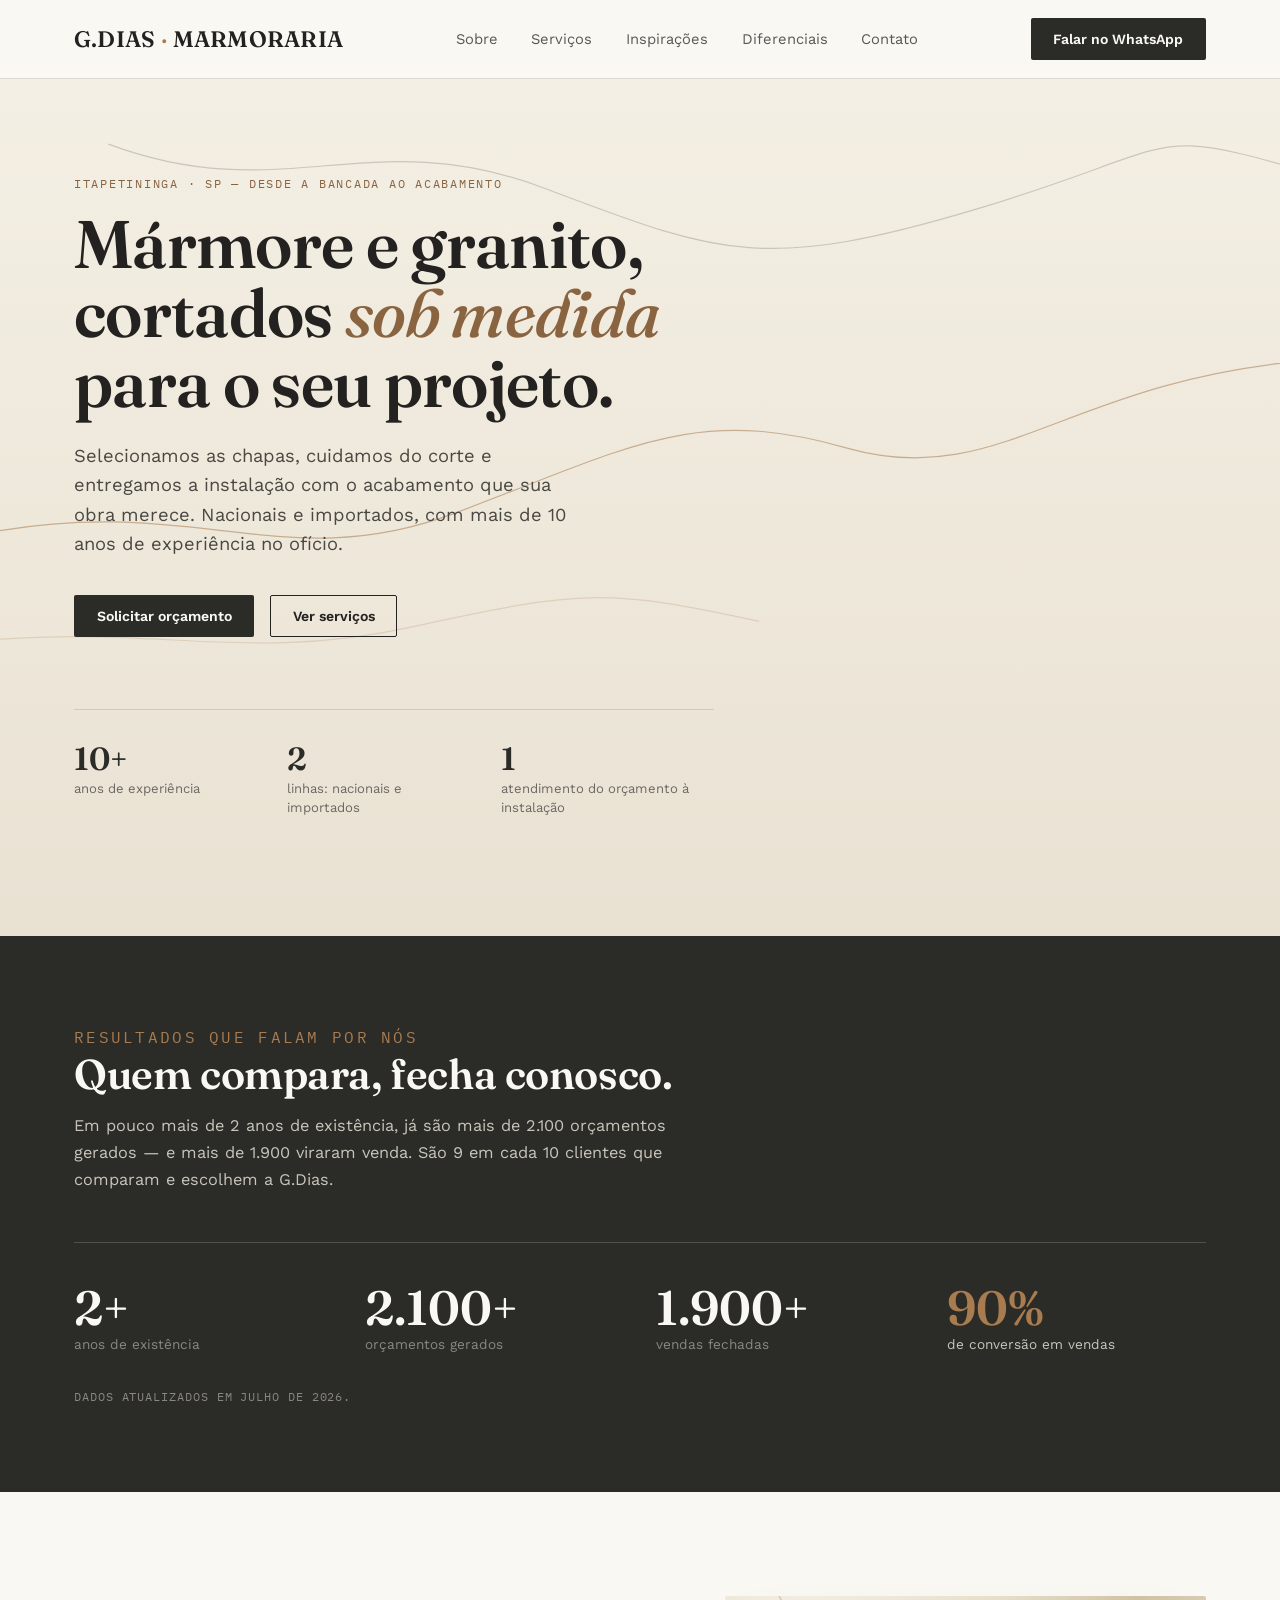
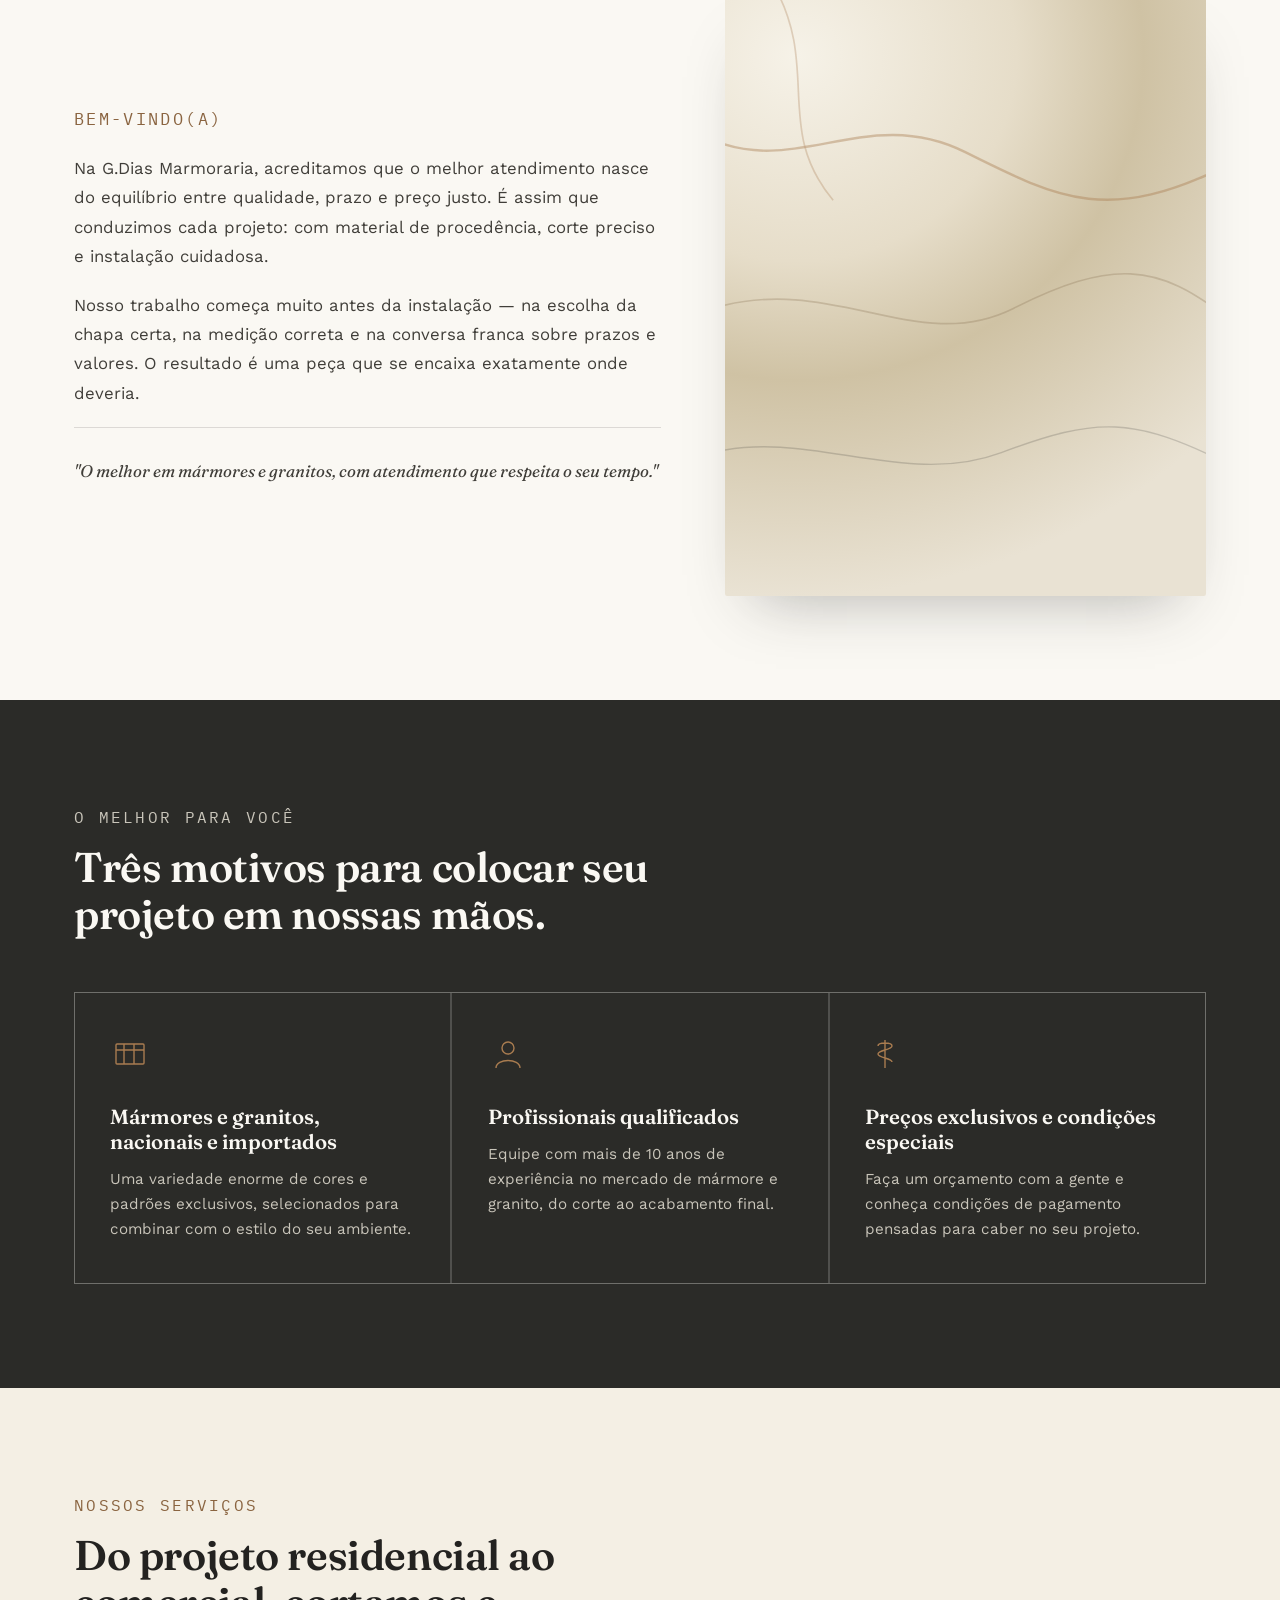
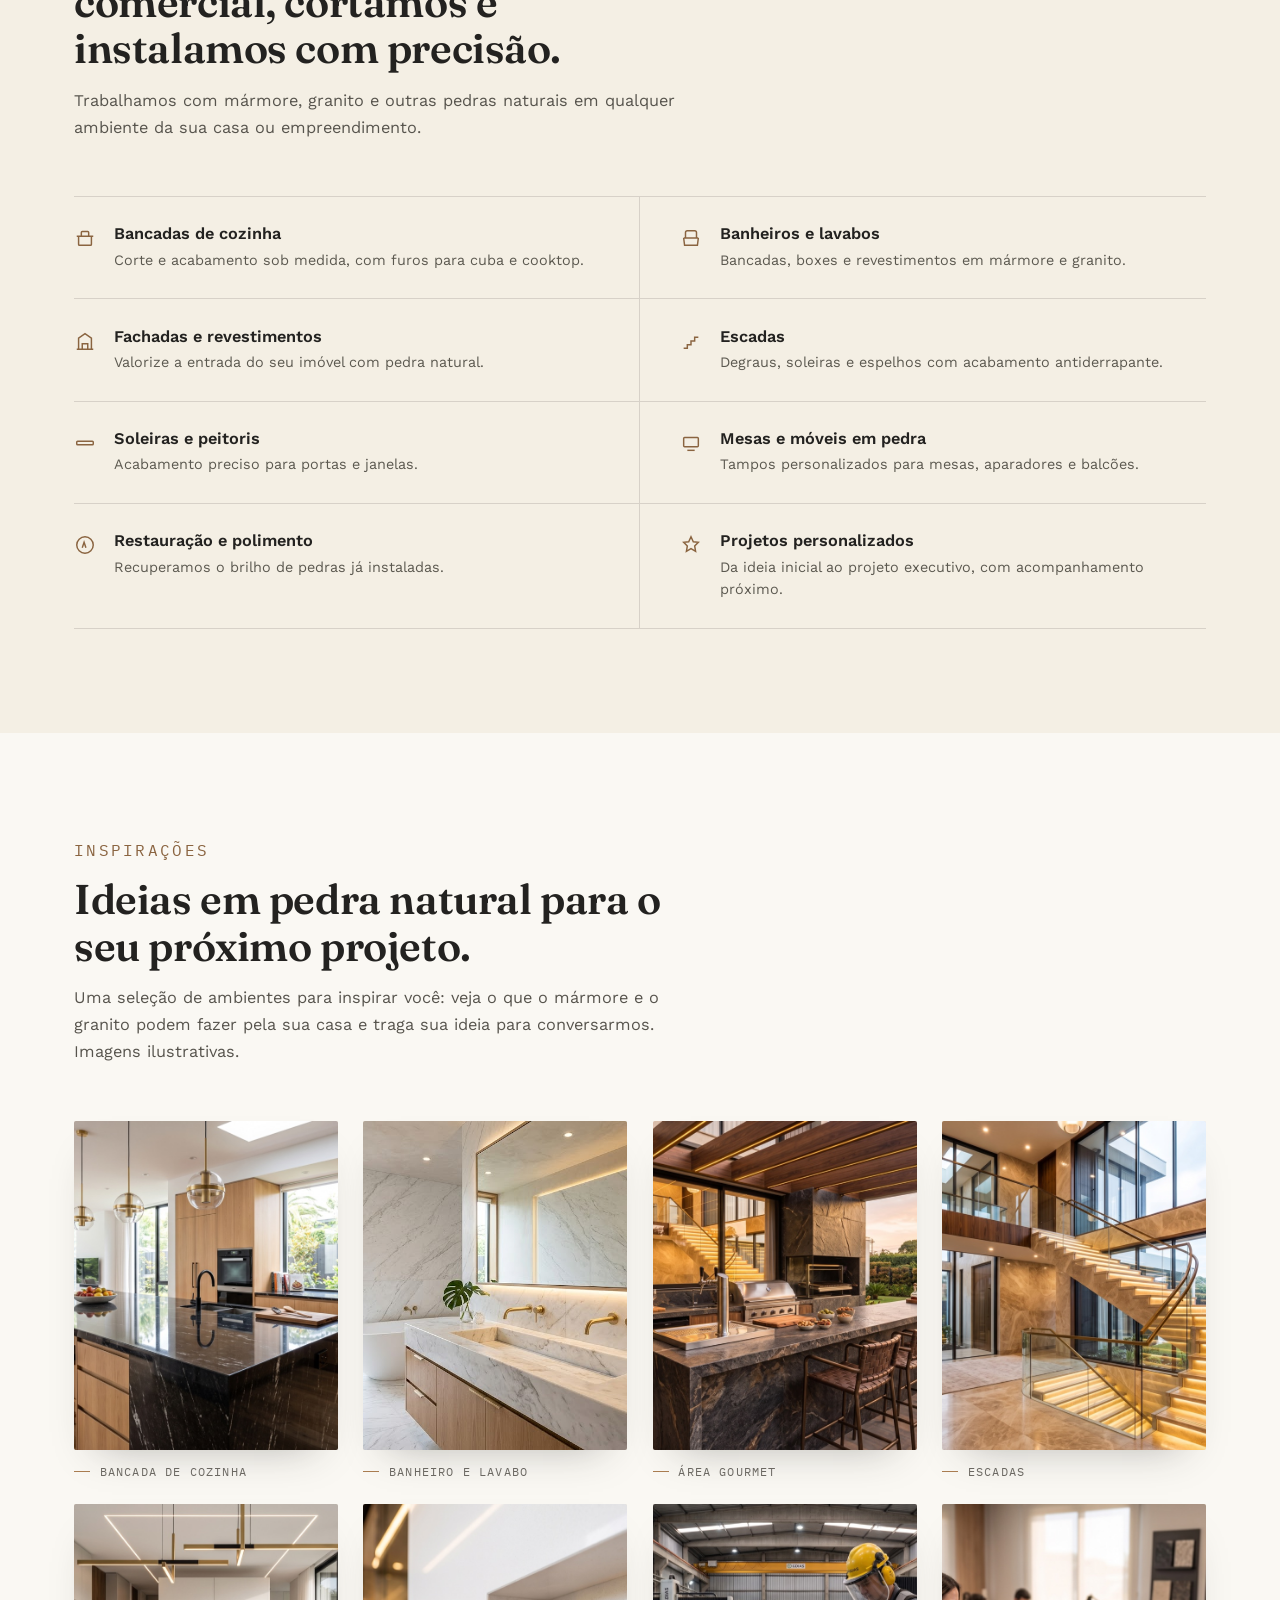
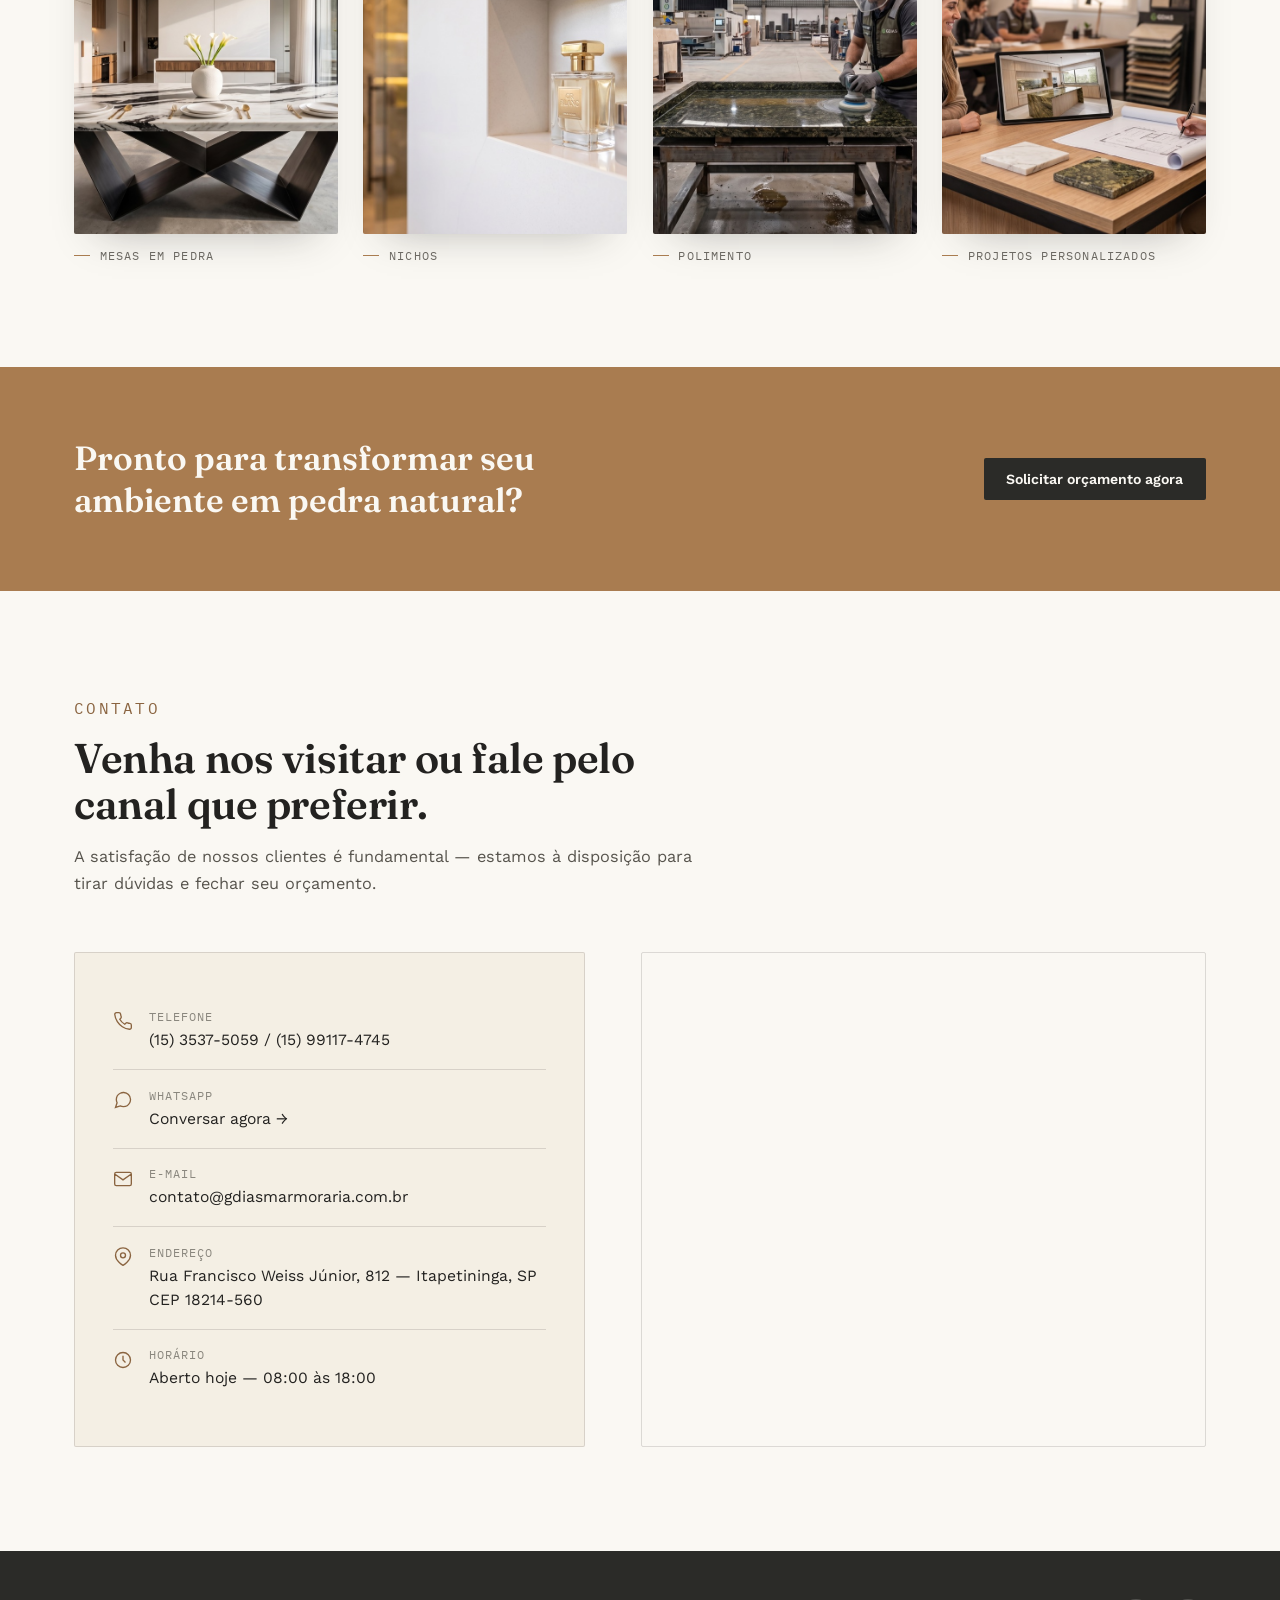
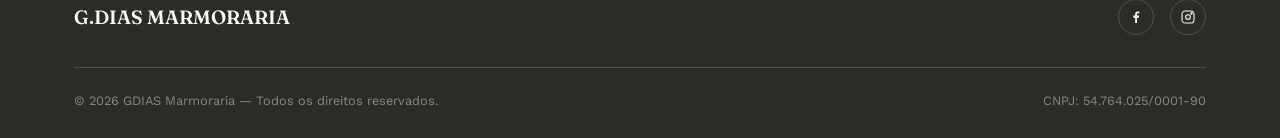
==== public/index.html @ 47d2a45a "Move site para public/ e ajusta wrangler.jsonc para Cloudflare Co-Authored-By: Claude Sonnet 5.5 <no" ====
<!DOCTYPE html>
<html lang="pt-BR">
<head>
<meta charset="UTF-8">
<meta name="viewport" content="width=device-width, initial-scale=1.0">
<title>G.Dias Marmoraria — Mármores e Granitos em Itapetininga</title>
<meta name="description" content="G.Dias Marmoraria: mármores e granitos nacionais e importados, cortados e instalados por profissionais com mais de 10 anos de experiência em Itapetininga - SP.">
<link rel="preconnect" href="https://fonts.googleapis.com">
<link rel="preconnect" href="https://fonts.gstatic.com" crossorigin>
<link href="https://fonts.googleapis.com/css2?family=Fraunces:opsz,wght@9..144,400;9..144,500;9..144,600;9..144,700&family=Work+Sans:wght@400;500;600&family=IBM+Plex+Mono:wght@400;500&display=swap" rel="stylesheet">
<link rel="stylesheet" href="css/styles.css">
</head>
<body>

<header>
  <div class="wrap nav">
    <a class="logo" href="#topo">G.DIAS <span class="dot">·</span> MARMORARIA</a>
    <nav class="links">
      <a href="#sobre">Sobre</a>
      <a href="#servicos">Serviços</a>
      <a href="#inspiracoes">Inspirações</a>
      <a href="#diferenciais">Diferenciais</a>
      <a href="#contato">Contato</a>
    </nav>
    <a class="btn btn-primary" href="https://wa.me/5515991174745" target="_blank" rel="noopener">Falar no WhatsApp</a>
  </div>
</header>

<section class="hero" id="topo">
  <svg class="veins" viewBox="0 0 1180 560" preserveAspectRatio="none" aria-hidden="true">
    <path d="M -20 420 C 180 380, 260 460, 420 400 S 640 300, 780 340 S 980 280, 1200 260"/>
    <path d="M 100 60 C 260 120, 340 40, 500 100 S 700 180, 900 120 S 1050 40, 1220 90"/>
    <path d="M -40 520 C 140 500, 220 540, 380 505 S 560 470, 700 500"/>
  </svg>
  <div class="wrap">
    <p class="eyebrow">Itapetininga · SP — desde a bancada ao acabamento</p>
    <h1>Mármore e granito, cortados <em>sob medida</em> para o seu projeto.</h1>
    <p class="lead">Selecionamos as chapas, cuidamos do corte e entregamos a instalação com o acabamento que sua obra merece. Nacionais e importados, com mais de 10 anos de experiência no ofício.</p>
    <div class="hero-actions">
      <a class="btn btn-primary" href="https://wa.me/5515991174745" target="_blank" rel="noopener">Solicitar orçamento</a>
      <a class="btn btn-ghost" href="#servicos">Ver serviços</a>
    </div>
    <div class="hero-stats">
      <div class="stat"><b>10+</b><span>anos de experiência</span></div>
      <div class="stat"><b>2</b><span>linhas: nacionais e importados</span></div>
      <div class="stat"><b>1</b><span>atendimento do orçamento à instalação</span></div>
    </div>
  </div>
</section>

<section class="results" id="resultados">
  <div class="wrap">
    <div class="results-head">
      <p class="eyebrow">Resultados que falam por nós</p>
      <h2>Quem compara, fecha conosco.</h2>
      <p>Em pouco mais de 2 anos de existência, já são mais de 2.100 orçamentos gerados — e mais de 1.900 viraram venda. São 9 em cada 10 clientes que comparam e escolhem a G.Dias.</p>
    </div>
    <div class="results-grid">
      <div class="result"><b>2+</b><span>anos de existência</span></div>
      <div class="result"><b>2.100+</b><span>orçamentos gerados</span></div>
      <div class="result"><b>1.900+</b><span>vendas fechadas</span></div>
      <div class="result highlight"><b>90%</b><span>de conversão em vendas</span></div>
    </div>
    <p class="results-note">Dados atualizados em julho de 2026.</p>
  </div>
</section>

<section class="about" id="sobre">
  <div class="wrap about-grid">
    <div class="about-copy">
      <p class="eyebrow" style="color:var(--bronze-dark)">Bem-vindo(a)</p>
      <p>Na G.Dias Marmoraria, acreditamos que o melhor atendimento nasce do equilíbrio entre qualidade, prazo e preço justo. É assim que conduzimos cada projeto: com material de procedência, corte preciso e instalação cuidadosa.</p>
      <p>Nosso trabalho começa muito antes da instalação — na escolha da chapa certa, na medição correta e na conversa franca sobre prazos e valores. O resultado é uma peça que se encaixa exatamente onde deveria.</p>
      <p class="signature-line">"O melhor em mármores e granitos, com atendimento que respeita o seu tempo."</p>
    </div>
    <div class="slab">
      <svg viewBox="0 0 400 500" preserveAspectRatio="xMidYMid slice" aria-hidden="true">
        <path d="M -10 120 C 60 150, 120 90, 200 130 S 320 190, 420 140" fill="none" stroke="#a97c50" stroke-width="2" opacity="0.55"/>
        <path d="M -10 260 C 90 230, 160 300, 240 260 S 360 220, 420 270" fill="none" stroke="#8a7355" stroke-width="1.4" opacity="0.4"/>
        <path d="M -10 380 C 70 360, 150 410, 230 380 S 340 350, 420 390" fill="none" stroke="#2b2b28" stroke-width="1.2" opacity="0.25"/>
        <path d="M 40 -10 C 80 60, 40 110, 90 170" fill="none" stroke="#a97c50" stroke-width="1.4" opacity="0.4"/>
      </svg>
    </div>
  </div>
</section>

<section class="features" id="diferenciais">
  <div class="wrap">
    <div class="section-head">
      <p class="eyebrow">O melhor para você</p>
      <h2>Três motivos para colocar seu projeto em nossas mãos.</h2>
    </div>
  </div>
  <div class="wrap">
    <div class="feature-grid">
      <div class="feature">
        <svg class="icon" viewBox="0 0 40 40" fill="none" stroke="currentColor" stroke-width="1.4"><rect x="6" y="10" width="28" height="20" rx="1"/><path d="M6 16 L34 16 M14 10 L14 30 M24 10 L24 30"/></svg>
        <h3>Mármores e granitos, nacionais e importados</h3>
        <p>Uma variedade enorme de cores e padrões exclusivos, selecionados para combinar com o estilo do seu ambiente.</p>
      </div>
      <div class="feature">
        <svg class="icon" viewBox="0 0 40 40" fill="none" stroke="currentColor" stroke-width="1.4"><circle cx="20" cy="14" r="6"/><path d="M8 34 C8 24 32 24 32 34"/></svg>
        <h3>Profissionais qualificados</h3>
        <p>Equipe com mais de 10 anos de experiência no mercado de mármore e granito, do corte ao acabamento final.</p>
      </div>
      <div class="feature">
        <svg class="icon" viewBox="0 0 40 40" fill="none" stroke="currentColor" stroke-width="1.4"><path d="M20 6 L20 34 M13 12 C13 8 27 8 27 12 C27 16 13 16 13 20 C13 24 27 24 27 28"/></svg>
        <h3>Preços exclusivos e condições especiais</h3>
        <p>Faça um orçamento com a gente e conheça condições de pagamento pensadas para caber no seu projeto.</p>
      </div>
    </div>
  </div>
</section>

<section class="services" id="servicos">
  <div class="wrap">
    <div class="section-head">
      <p class="eyebrow" style="color:var(--bronze-dark)">Nossos serviços</p>
      <h2>Do projeto residencial ao comercial, cortamos e instalamos com precisão.</h2>
      <p>Trabalhamos com mármore, granito e outras pedras naturais em qualquer ambiente da sua casa ou empreendimento.</p>
    </div>
    <div class="service-list">
      <div class="service-item">
        <svg viewBox="0 0 24 24" fill="none" stroke="currentColor" stroke-width="1.6"><path d="M3 10h18M5 10v9a1 1 0 001 1h12a1 1 0 001-1v-9M8 10V6a1 1 0 011-1h6a1 1 0 011 1v4"/></svg>
        <div><h4>Bancadas de cozinha</h4><p>Corte e acabamento sob medida, com furos para cuba e cooktop.</p></div>
      </div>
      <div class="service-item">
        <svg viewBox="0 0 24 24" fill="none" stroke="currentColor" stroke-width="1.6"><path d="M4 12h16M6 12V6a2 2 0 012-2h8a2 2 0 012 2v6M4 12l1 8h14l1-8"/></svg>
        <div><h4>Banheiros e lavabos</h4><p>Bancadas, boxes e revestimentos em mármore e granito.</p></div>
      </div>
      <div class="service-item">
        <svg viewBox="0 0 24 24" fill="none" stroke="currentColor" stroke-width="1.6"><path d="M3 21h18M5 21V9l7-5 7 5v12M9 21v-6h6v6"/></svg>
        <div><h4>Fachadas e revestimentos</h4><p>Valorize a entrada do seu imóvel com pedra natural.</p></div>
      </div>
      <div class="service-item">
        <svg viewBox="0 0 24 24" fill="none" stroke="currentColor" stroke-width="1.6"><path d="M4 20h4v-4h4v-4h4v-4h4"/></svg>
        <div><h4>Escadas</h4><p>Degraus, soleiras e espelhos com acabamento antiderrapante.</p></div>
      </div>
      <div class="service-item">
        <svg viewBox="0 0 24 24" fill="none" stroke="currentColor" stroke-width="1.6"><rect x="3" y="10" width="18" height="4" rx="1"/></svg>
        <div><h4>Soleiras e peitoris</h4><p>Acabamento preciso para portas e janelas.</p></div>
      </div>
      <div class="service-item">
        <svg viewBox="0 0 24 24" fill="none" stroke="currentColor" stroke-width="1.6"><rect x="4" y="6" width="16" height="10" rx="1"/><path d="M8 20h8"/></svg>
        <div><h4>Mesas e móveis em pedra</h4><p>Tampos personalizados para mesas, aparadores e balcões.</p></div>
      </div>
      <div class="service-item">
        <svg viewBox="0 0 24 24" fill="none" stroke="currentColor" stroke-width="1.6"><circle cx="12" cy="12" r="9"/><path d="M9 15l2-6 2 6"/></svg>
        <div><h4>Restauração e polimento</h4><p>Recuperamos o brilho de pedras já instaladas.</p></div>
      </div>
      <div class="service-item">
        <svg viewBox="0 0 24 24" fill="none" stroke="currentColor" stroke-width="1.6"><path d="M12 3l2.5 5.5L20 9l-4 4 1 6-5-3-5 3 1-6-4-4 5.5-.5z"/></svg>
        <div><h4>Projetos personalizados</h4><p>Da ideia inicial ao projeto executivo, com acompanhamento próximo.</p></div>
      </div>
    </div>
  </div>
</section>

<section class="portfolio" id="inspiracoes">
  <div class="wrap">
    <div class="section-head">
      <p class="eyebrow" style="color:var(--bronze-dark)">Inspirações</p>
      <h2>Ideias em pedra natural para o seu próximo projeto.</h2>
      <p>Uma seleção de ambientes para inspirar você: veja o que o mármore e o granito podem fazer pela sua casa e traga sua ideia para conversarmos. Imagens ilustrativas.</p>
    </div>
    <div class="portfolio-grid">
      <figure class="portfolio-item">
        <div class="frame"><img src="imgs/bancada_de_cozinha.jpg" alt="Bancada de cozinha em granito com cuba esculpida e acabamento sob medida" loading="lazy"></div>
        <figcaption>Bancada de cozinha</figcaption>
      </figure>
      <figure class="portfolio-item">
        <div class="frame"><img src="imgs/banheiro_lavabo.jpeg" alt="Bancada de banheiro e lavabo em mármore com cuba e espelho" loading="lazy"></div>
        <figcaption>Banheiro e lavabo</figcaption>
      </figure>
      <figure class="portfolio-item">
        <div class="frame"><img src="imgs/area_gourmet.jpg" alt="Área gourmet com bancada e revestimento em pedra natural" loading="lazy"></div>
        <figcaption>Área gourmet</figcaption>
      </figure>
      <figure class="portfolio-item">
        <div class="frame"><img src="imgs/escadas.jpg" alt="Escada revestida em granito com degraus e espelhos em pedra" loading="lazy"></div>
        <figcaption>Escadas</figcaption>
      </figure>
      <figure class="portfolio-item">
        <div class="frame"><img src="imgs/Mesa.jpg" alt="Mesa com tampo em pedra natural cortado sob medida" loading="lazy"></div>
        <figcaption>Mesas em pedra</figcaption>
      </figure>
      <figure class="portfolio-item">
        <div class="frame"><img src="imgs/nicho.jpg" alt="Nicho em mármore embutido com acabamento polido" loading="lazy"></div>
        <figcaption>Nichos</figcaption>
      </figure>
      <figure class="portfolio-item">
        <div class="frame"><img src="imgs/Polimento.jpg" alt="Serviço de polimento devolvendo o brilho à pedra instalada" loading="lazy"></div>
        <figcaption>Polimento</figcaption>
      </figure>
      <figure class="portfolio-item">
        <div class="frame"><img src="imgs/projeto_personalizado.jpg" alt="Ambiente com peças personalizadas em mármore e granito sob medida" loading="lazy"></div>
        <figcaption>Projetos personalizados</figcaption>
      </figure>
    </div>
  </div>
</section>

<section class="cta-band">
  <div class="wrap cta-inner">
    <h3>Pronto para transformar seu ambiente em pedra natural?</h3>
    <a class="btn btn-primary" href="https://wa.me/5515991174745" target="_blank" rel="noopener">Solicitar orçamento agora</a>
  </div>
</section>

<section class="contact" id="contato">
  <div class="wrap">
    <div class="section-head">
      <p class="eyebrow" style="color:var(--bronze-dark)">Contato</p>
      <h2>Venha nos visitar ou fale pelo canal que preferir.</h2>
      <p>A satisfação de nossos clientes é fundamental — estamos à disposição para tirar dúvidas e fechar seu orçamento.</p>
    </div>
    <div class="contact-grid">
      <div class="contact-card">
        <div class="contact-row">
          <svg viewBox="0 0 24 24" fill="none" stroke="currentColor" stroke-width="1.6"><path d="M22 16.92v3a2 2 0 01-2.18 2 19.79 19.79 0 01-8.63-3.07 19.5 19.5 0 01-6-6 19.79 19.79 0 01-3.07-8.67A2 2 0 014.11 2h3a2 2 0 012 1.72c.13.96.36 1.9.7 2.81a2 2 0 01-.45 2.11L8.09 9.91a16 16 0 006 6l1.27-1.27a2 2 0 012.11-.45c.9.34 1.85.57 2.81.7A2 2 0 0122 16.92z"/></svg>
          <div><span class="label">Telefone</span><span class="value">(15) 3537-5059 / (15) 99117-4745</span></div>
        </div>
        <div class="contact-row">
          <svg viewBox="0 0 24 24" fill="none" stroke="currentColor" stroke-width="1.6"><path d="M21 11.5a8.38 8.38 0 01-.9 3.8 8.5 8.5 0 01-7.6 4.7 8.38 8.38 0 01-3.8-.9L3 21l1.9-5.7a8.38 8.38 0 01-.9-3.8 8.5 8.5 0 014.7-7.6 8.38 8.38 0 013.8-.9h.5a8.48 8.48 0 018 8v.5z"/></svg>
          <div><span class="label">WhatsApp</span><a class="value" href="https://wa.me/5515991174745" target="_blank" rel="noopener">Conversar agora →</a></div>
        </div>
        <div class="contact-row">
          <svg viewBox="0 0 24 24" fill="none" stroke="currentColor" stroke-width="1.6"><path d="M4 4h16v16H4z" opacity="0"/><path d="M22 6l-10 7L2 6M4 4h16a2 2 0 012 2v12a2 2 0 01-2 2H4a2 2 0 01-2-2V6a2 2 0 012-2z"/></svg>
          <div><span class="label">E-mail</span><a class="value" href="mailto:contato@gdiasmarmoraria.com.br">contato@gdiasmarmoraria.com.br</a></div>
        </div>
        <div class="contact-row">
          <svg viewBox="0 0 24 24" fill="none" stroke="currentColor" stroke-width="1.6"><path d="M21 10c0 7-9 12-9 12s-9-5-9-12a9 9 0 0118 0z"/><circle cx="12" cy="10" r="3"/></svg>
          <div><span class="label">Endereço</span><span class="value">Rua Francisco Weiss Júnior, 812 — Itapetininga, SP<br>CEP 18214-560</span></div>
        </div>
        <div class="contact-row">
          <svg viewBox="0 0 24 24" fill="none" stroke="currentColor" stroke-width="1.6"><circle cx="12" cy="12" r="9"/><path d="M12 7v5l3 3"/></svg>
          <div><span class="label">Horário</span><span class="value">Aberto hoje — 08:00 às 18:00</span></div>
        </div>
      </div>
      <div class="map-frame">
        <iframe
          src="https://www.google.com/maps?q=Rua+Francisco+Weiss+J%C3%BAnior,+812,+Itapetininga,+SP,+18214-560&output=embed"
          loading="lazy"
          referrerpolicy="no-referrer-when-downgrade"
          title="Localização G.Dias Marmoraria">
        </iframe>
      </div>
    </div>
  </div>
</section>

<footer>
  <div class="wrap">
    <div class="footer-top">
      <span class="footer-logo">G.DIAS MARMORARIA</span>
      <div class="social">
        <a href="https://www.facebook.com/gdias.marmoraria/" target="_blank" rel="noopener" aria-label="Facebook">
          <svg viewBox="0 0 24 24" fill="currentColor"><path d="M13.5 21v-8h2.7l.4-3.1h-3.1V8c0-.9.25-1.5 1.55-1.5H17V3.7c-.28-.04-1.24-.12-2.36-.12-2.33 0-3.93 1.42-3.93 4.03v2.27H8v3.1h2.7V21z"/></svg>
        </a>
        <a href="https://www.instagram.com/gdiasmarmoraria/" target="_blank" rel="noopener" aria-label="Instagram">
          <svg viewBox="0 0 24 24" fill="none" stroke="currentColor" stroke-width="1.6"><rect x="3" y="3" width="18" height="18" rx="5"/><circle cx="12" cy="12" r="3.5"/><circle cx="17.3" cy="6.7" r="1"/></svg>
        </a>
      </div>
    </div>
    <div class="footer-bottom">
      <span>© 2026 GDIAS Marmoraria — Todos os direitos reservados.</span>
      <span>CNPJ: 54.764.025/0001-90</span>
    </div>
  </div>
</footer>

</body>
</html>
---- public/css/styles.css ----
:root{
  --graphite:#2b2b28;
  --graphite-soft:#3d3c37;
  --travertine:#e9e2d3;
  --travertine-light:#f4efe4;
  --carrara:#faf8f3;
  --bronze:#a97c50;
  --bronze-dark:#8a6440;
  --ink:#232220;
  --line: rgba(35,34,32,0.14);
  --line-light: rgba(250,248,243,0.18);
  --serif: 'Fraunces', serif;
  --sans: 'Work Sans', sans-serif;
  --mono: 'IBM Plex Mono', monospace;
}

*{box-sizing:border-box;}
html{scroll-behavior:smooth;}
body{
  margin:0;
  font-family:var(--sans);
  background:var(--carrara);
  color:var(--ink);
  -webkit-font-smoothing:antialiased;
}
img{max-width:100%;display:block;}
a{color:inherit;}
.wrap{max-width:1180px;margin:0 auto;padding:0 24px;}

@media (prefers-reduced-motion: reduce){
  *{animation-duration:0.01ms !important; animation-iteration-count:1 !important; transition-duration:0.01ms !important; scroll-behavior:auto !important;}
}

/* ---------- Header ---------- */
header{
  position:sticky; top:0; z-index:50;
  background:rgba(250,248,243,0.92);
  backdrop-filter:blur(8px);
  border-bottom:1px solid var(--line);
}
.nav{display:flex;align-items:center;justify-content:space-between;height:78px;}
.logo{font-family:var(--serif);font-weight:600;font-size:1.4rem;letter-spacing:0.01em;text-decoration:none;display:flex;align-items:baseline;gap:.35rem;}
.logo .dot{color:var(--bronze);}
nav.links{display:flex;gap:2.1rem;align-items:center;}
nav.links a{font-size:0.92rem;text-decoration:none;color:var(--ink);opacity:.75;transition:opacity .2s;position:relative;}
nav.links a:hover{opacity:1;}
.btn{
  display:inline-flex;align-items:center;gap:.5rem;
  font-family:var(--sans);font-weight:600;font-size:.88rem;
  padding:.75rem 1.35rem;border-radius:2px;
  text-decoration:none;border:1px solid transparent;
  transition:transform .18s ease, background .2s ease, color .2s ease;
  white-space:nowrap;
}
.btn-primary{background:var(--graphite);color:var(--carrara);}
.btn-primary:hover{background:var(--bronze-dark);transform:translateY(-1px);}
.btn-ghost{border-color:var(--ink);color:var(--ink);}
.btn-ghost:hover{background:var(--ink);color:var(--carrara);}
.btn-bronze{background:var(--bronze);color:var(--carrara);}
.btn-bronze:hover{background:var(--bronze-dark);transform:translateY(-1px);}
.menu-toggle{display:none;background:none;border:none;cursor:pointer;padding:8px;}
.menu-toggle span{display:block;width:22px;height:2px;background:var(--ink);margin:5px 0;}

/* ---------- Hero ---------- */
.hero{
  position:relative;overflow:hidden;
  background:linear-gradient(180deg,var(--travertine-light) 0%, var(--travertine) 100%);
  padding:96px 0 120px;
}
.hero .wrap{position:relative;z-index:2;}
.veins{position:absolute;inset:0;z-index:1;opacity:.55;pointer-events:none;}
.veins path{
  fill:none;stroke:var(--bronze);stroke-width:1.1;
  stroke-dasharray:1400;stroke-dashoffset:1400;
  animation:draw 2.6s ease forwards;
}
.veins path:nth-child(2){stroke:var(--ink);opacity:.35;animation-delay:.25s;}
.veins path:nth-child(3){stroke:var(--bronze);opacity:.4;animation-delay:.5s;}
@keyframes draw{to{stroke-dashoffset:0;}}

.eyebrow{
  font-family:var(--mono);font-size:.78rem;letter-spacing:.14em;text-transform:uppercase;
  color:var(--bronze-dark);margin:0 0 1.1rem;
}
.hero h1{
  font-family:var(--serif);font-weight:600;
  font-size:clamp(2.4rem, 5.4vw, 4.2rem);
  line-height:1.04;margin:0 0 1.4rem;max-width:15ch;
  letter-spacing:-0.01em;
}
.hero h1 em{font-style:italic;color:var(--bronze-dark);font-weight:500;}
.hero p.lead{
  font-size:1.15rem;line-height:1.6;max-width:46ch;color:#4a4842;margin:0 0 2.3rem;
}
.hero-actions{display:flex;gap:1rem;flex-wrap:wrap;}

.hero-stats{
  display:flex;gap:0;margin-top:4.5rem;border-top:1px solid var(--line);padding-top:1.8rem;
  max-width:640px;
}
.stat{flex:1;padding-right:1.5rem;}
.stat b{display:block;font-family:var(--serif);font-size:2rem;color:var(--graphite);font-weight:600;}
.stat span{font-size:.82rem;color:#6b6862;}

/* ---------- Section shared ---------- */
section{padding:104px 0;}
.section-head{max-width:640px;margin-bottom:3.4rem;}
.section-head .eyebrow{margin-bottom:.8rem;}
.section-head h2{
  font-family:var(--serif);font-weight:600;font-size:clamp(1.9rem,3.4vw,2.6rem);
  margin:0 0 1rem;line-height:1.12;letter-spacing:-0.01em;
}
.section-head p{font-size:1.02rem;line-height:1.65;color:#57544d;margin:0;}

/* ---------- Results band ---------- */
.results{
  background:var(--graphite);color:var(--carrara);padding:88px 0;
}
.results .eyebrow{color:var(--bronze);}
.results-head{max-width:640px;margin-bottom:3rem;}
.results-head h2{
  font-family:var(--serif);font-weight:600;font-size:clamp(1.9rem,3.4vw,2.6rem);
  margin:0 0 1rem;line-height:1.12;letter-spacing:-0.01em;
}
.results-head p{font-size:1.02rem;line-height:1.65;color:#c9c5ba;margin:0;}
.results-grid{
  display:grid;grid-template-columns:repeat(4,1fr);gap:2rem;
  border-top:1px solid var(--line-light);padding-top:2.4rem;
}
.result b{display:block;font-family:var(--serif);font-size:clamp(2.2rem,4vw,3rem);font-weight:600;color:var(--carrara);line-height:1.1;}
.result span{font-size:.85rem;color:#8a877e;}
.result.highlight b{color:var(--bronze);}
.result.highlight span{color:#c9c5ba;}
.results-note{
  font-family:var(--mono);font-size:.72rem;letter-spacing:.08em;text-transform:uppercase;
  color:#8a877e;margin:2.2rem 0 0;
}

/* ---------- Welcome / About ---------- */
.about{background:var(--carrara);}
.about-grid{display:grid;grid-template-columns:1.1fr .9fr;gap:4rem;align-items:center;}
.slab{
  aspect-ratio:4/5;border-radius:2px;position:relative;overflow:hidden;
  background:
    radial-gradient(120% 90% at 15% 10%, #f6f2e8 0%, #e6ddc9 38%, #cfc2a4 60%, #e9e2d3 100%);
  box-shadow:0 30px 60px -30px rgba(43,43,40,.35);
}
.slab svg{position:absolute;inset:0;width:100%;height:100%;opacity:.75;}
.about-copy p{font-size:1.05rem;line-height:1.75;color:#403e39;margin:0 0 1.2rem;}
.about-copy p:last-child{margin-bottom:0;}
.signature-line{
  font-family:var(--serif);font-style:italic;font-size:1.35rem;color:var(--bronze-dark);
  margin-top:1.8rem;padding-top:1.8rem;border-top:1px solid var(--line);
}

/* ---------- Features ---------- */
.features{background:var(--graphite);color:var(--carrara);}
.features .section-head p{color:#c9c5ba;}
.features .eyebrow{color:var(--bronze);}
.feature-grid{display:grid;grid-template-columns:repeat(3,1fr);gap:2px;background:var(--line-light);border:1px solid var(--line-light);}
.feature{background:var(--graphite);padding:2.6rem 2.2rem;transition:background .25s ease;}
.feature:hover{background:var(--graphite-soft);}
.feature .icon{width:40px;height:40px;margin-bottom:1.6rem;color:var(--bronze);}
.feature h3{font-family:var(--serif);font-weight:600;font-size:1.28rem;margin:0 0 .8rem;}
.feature p{font-size:.95rem;line-height:1.65;color:#c9c5ba;margin:0;}

/* ---------- Services ---------- */
.services{background:var(--travertine-light);}
.service-list{display:grid;grid-template-columns:repeat(2,1fr);border-top:1px solid var(--line);}
.service-item{
  display:flex;align-items:flex-start;gap:1.1rem;
  padding:1.7rem 1rem 1.7rem 0;border-bottom:1px solid var(--line);
}
.service-item:nth-child(odd){padding-right:2.5rem;border-right:1px solid var(--line);}
.service-item:nth-child(odd){padding-left:0;}
.service-item:nth-child(even){padding-left:2.5rem;}
.service-item svg{flex-shrink:0;width:22px;height:22px;color:var(--bronze-dark);margin-top:.2rem;}
.service-item h4{font-family:var(--sans);font-weight:600;font-size:1.02rem;margin:0 0 .35rem;}
.service-item p{font-size:.9rem;color:#5c5950;line-height:1.55;margin:0;}

/* ---------- Portfolio ---------- */
.portfolio{background:var(--carrara);}
.portfolio-grid{display:grid;grid-template-columns:repeat(4,1fr);gap:1.6rem;}
.portfolio-item{margin:0;}
.portfolio-item .frame{
  aspect-ratio:4/5;overflow:hidden;border-radius:2px;
  box-shadow:0 20px 40px -24px rgba(43,43,40,.35);
  background:var(--travertine);
}
.portfolio-item img{
  width:100%;height:100%;object-fit:cover;
  transition:transform .45s ease;
}
.portfolio-item:hover img{transform:scale(1.045);}
.portfolio-item figcaption{
  font-family:var(--mono);font-size:.74rem;letter-spacing:.1em;text-transform:uppercase;
  color:#6b6862;margin-top:.85rem;
  display:flex;align-items:baseline;gap:.6rem;
}
.portfolio-item figcaption::before{
  content:"";width:16px;height:1px;background:var(--bronze);flex-shrink:0;align-self:center;
}

/* ---------- CTA band ---------- */
.cta-band{
  background:var(--bronze);color:var(--carrara);padding:70px 0;
  position:relative;overflow:hidden;
}
.cta-inner{display:flex;align-items:center;justify-content:space-between;gap:2rem;flex-wrap:wrap;}
.cta-inner h3{font-family:var(--serif);font-weight:600;font-size:clamp(1.5rem,3vw,2.1rem);margin:0;max-width:22ch;}
.cta-band .btn-primary{background:var(--graphite);}
.cta-band .btn-primary:hover{background:#1c1c1a;}

/* ---------- Contact ---------- */
.contact{background:var(--carrara);}
.contact-grid{display:grid;grid-template-columns:.95fr 1.05fr;gap:3.5rem;}
.contact-card{background:var(--travertine-light);border:1px solid var(--line);padding:2.4rem;border-radius:2px;}
.contact-row{display:flex;gap:1rem;padding:1.1rem 0;border-bottom:1px solid var(--line);}
.contact-row:last-of-type{border-bottom:none;}
.contact-row svg{width:20px;height:20px;flex-shrink:0;color:var(--bronze-dark);margin-top:.15rem;}
.contact-row .label{font-family:var(--mono);font-size:.72rem;text-transform:uppercase;letter-spacing:.08em;color:#8a877e;display:block;margin-bottom:.25rem;}
.contact-row .value{font-size:.98rem;line-height:1.5;}
.contact-row a.value{text-decoration:none;}
.contact-row a.value:hover{color:var(--bronze-dark);}
.map-frame{border:1px solid var(--line);border-radius:2px;overflow:hidden;height:100%;min-height:380px;}
.map-frame iframe{width:100%;height:100%;min-height:380px;border:0;filter:grayscale(0.15) contrast(1.02);}

/* ---------- Footer ---------- */
footer{background:var(--graphite);color:#c9c5ba;padding:48px 0 30px;}
.footer-top{display:flex;justify-content:space-between;align-items:center;flex-wrap:wrap;gap:1.5rem;padding-bottom:2rem;border-bottom:1px solid var(--line-light);}
.footer-logo{font-family:var(--serif);font-weight:600;font-size:1.2rem;color:var(--carrara);}
.social{display:flex;gap:1rem;}
.social a{width:36px;height:36px;border:1px solid var(--line-light);border-radius:50%;display:flex;align-items:center;justify-content:center;text-decoration:none;transition:border-color .2s, background .2s;}
.social a:hover{border-color:var(--bronze);background:var(--graphite-soft);}
.social svg{width:16px;height:16px;color:var(--carrara);}
.footer-bottom{display:flex;justify-content:space-between;flex-wrap:wrap;gap:.6rem;padding-top:1.6rem;font-size:.8rem;color:#8a877e;}

/* ---------- Responsive ---------- */
@media (max-width:860px){
  nav.links{display:none;}
  .menu-toggle{display:block;}
  .about-grid{grid-template-columns:1fr;gap:2.5rem;}
  .about-grid .slab{order:-1;aspect-ratio:16/9;}
  .feature-grid{grid-template-columns:1fr;}
  .service-list{grid-template-columns:1fr;}
  .service-item:nth-child(odd){border-right:none;padding-right:0;border-bottom:1px solid var(--line);}
  .service-item:nth-child(even){padding-left:0;}
  .portfolio-grid{grid-template-columns:repeat(2,1fr);gap:1.2rem;}
  .contact-grid{grid-template-columns:1fr;}
  .hero-stats{flex-wrap:wrap;}
  .stat{flex:1 1 45%;margin-bottom:1rem;}
  .results-grid{grid-template-columns:repeat(2,1fr);}
  section{padding:70px 0;}
}
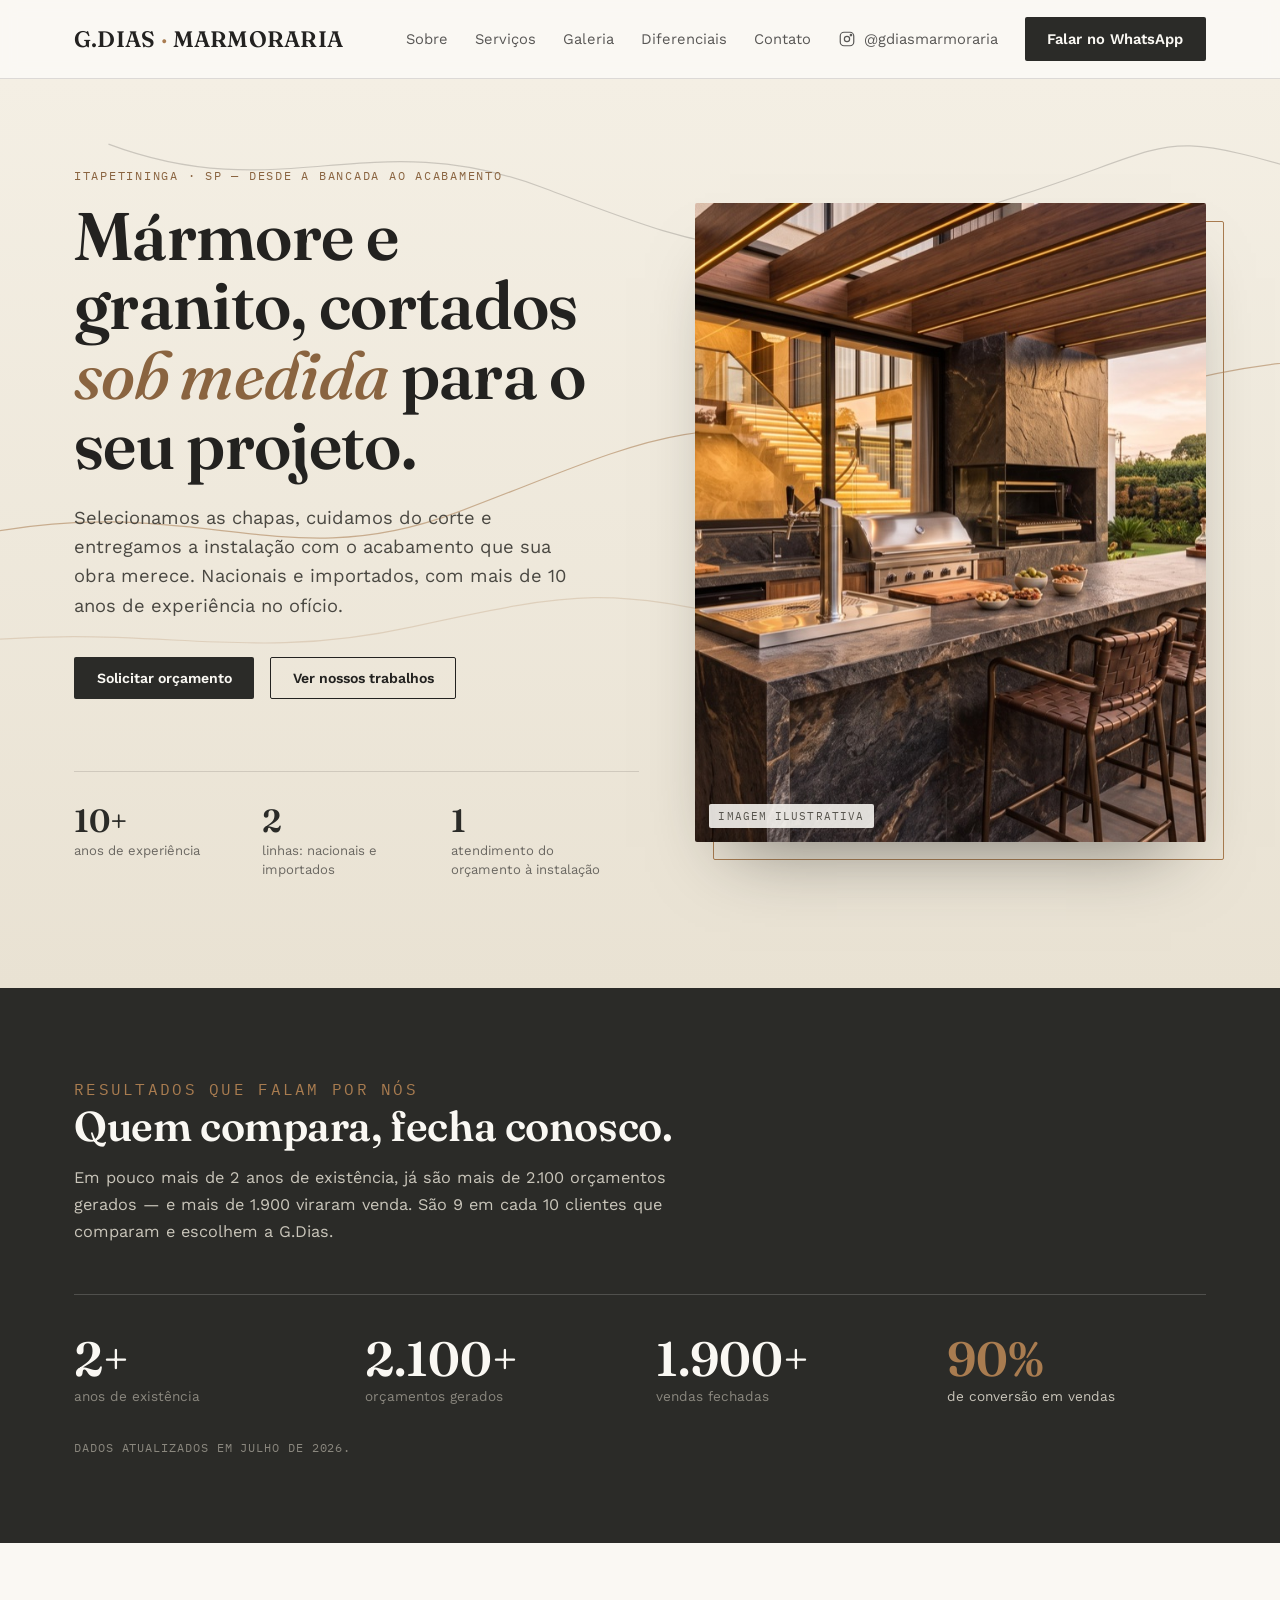
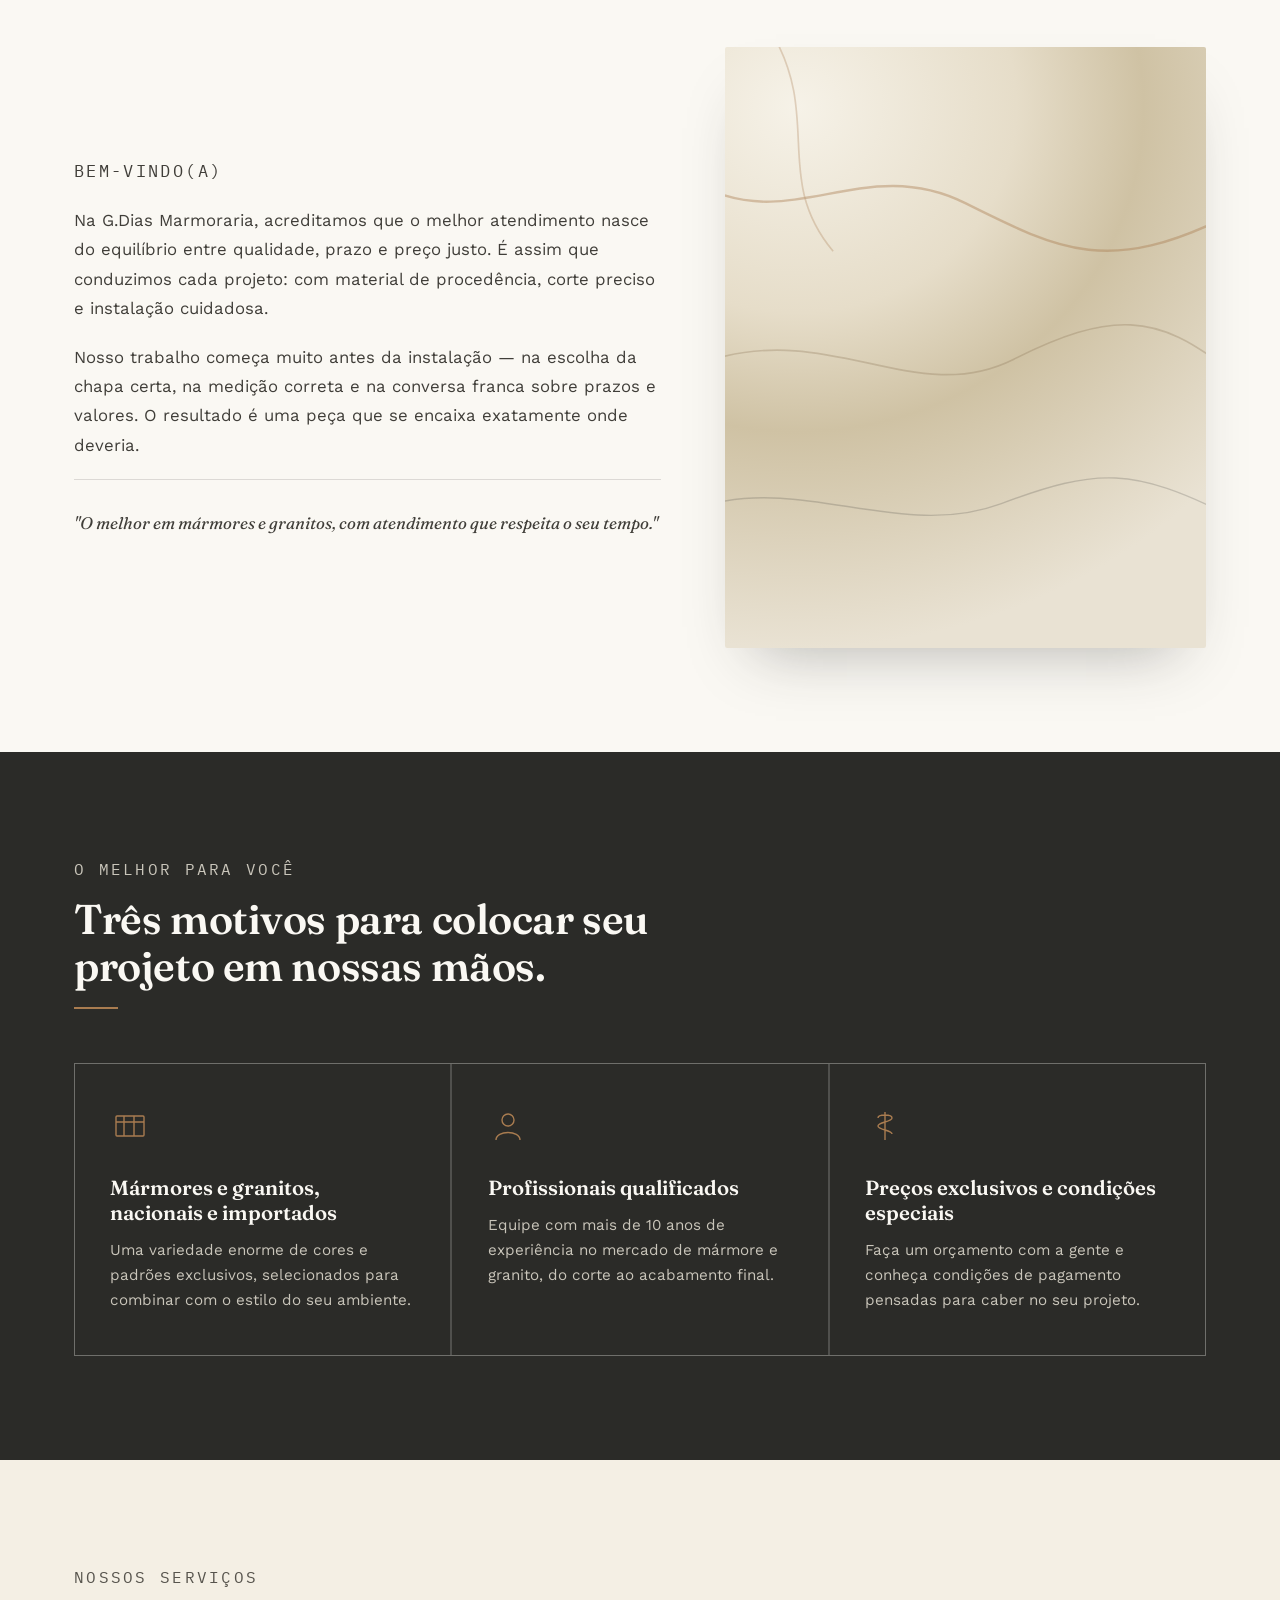
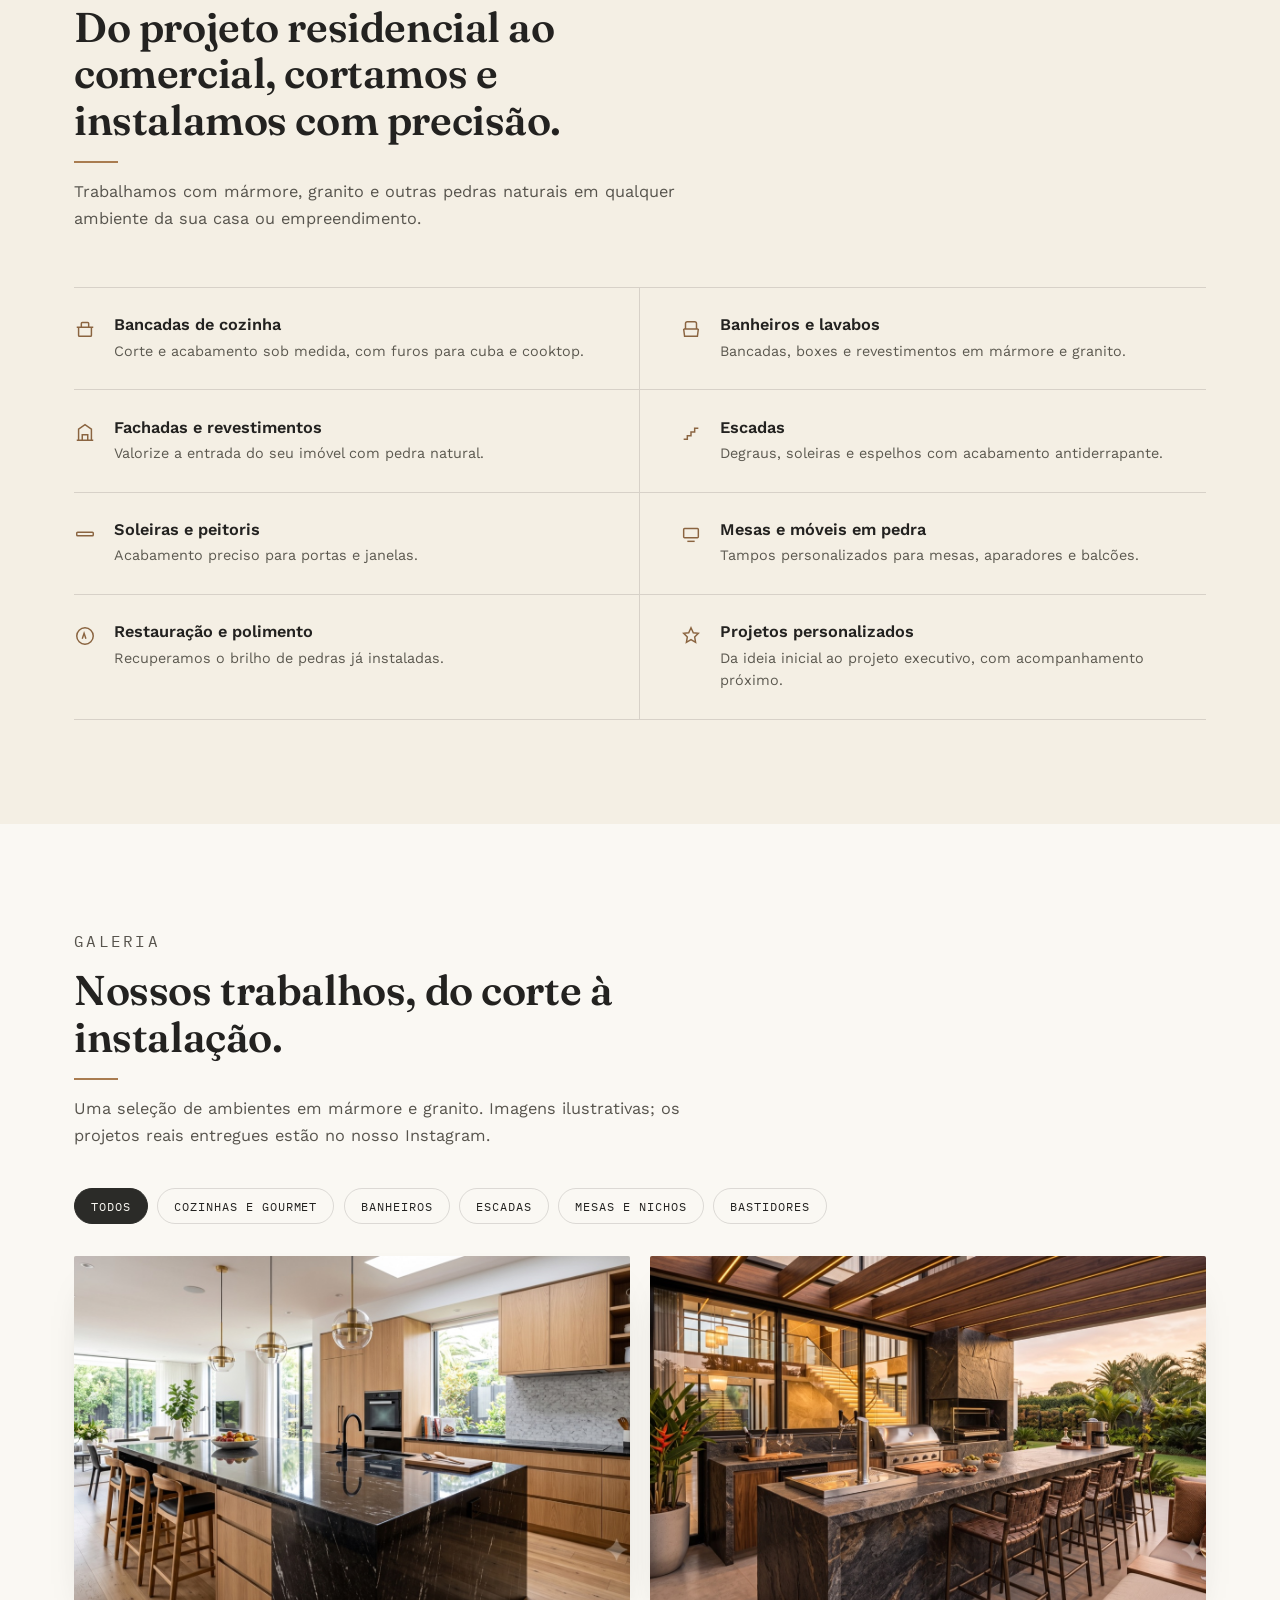
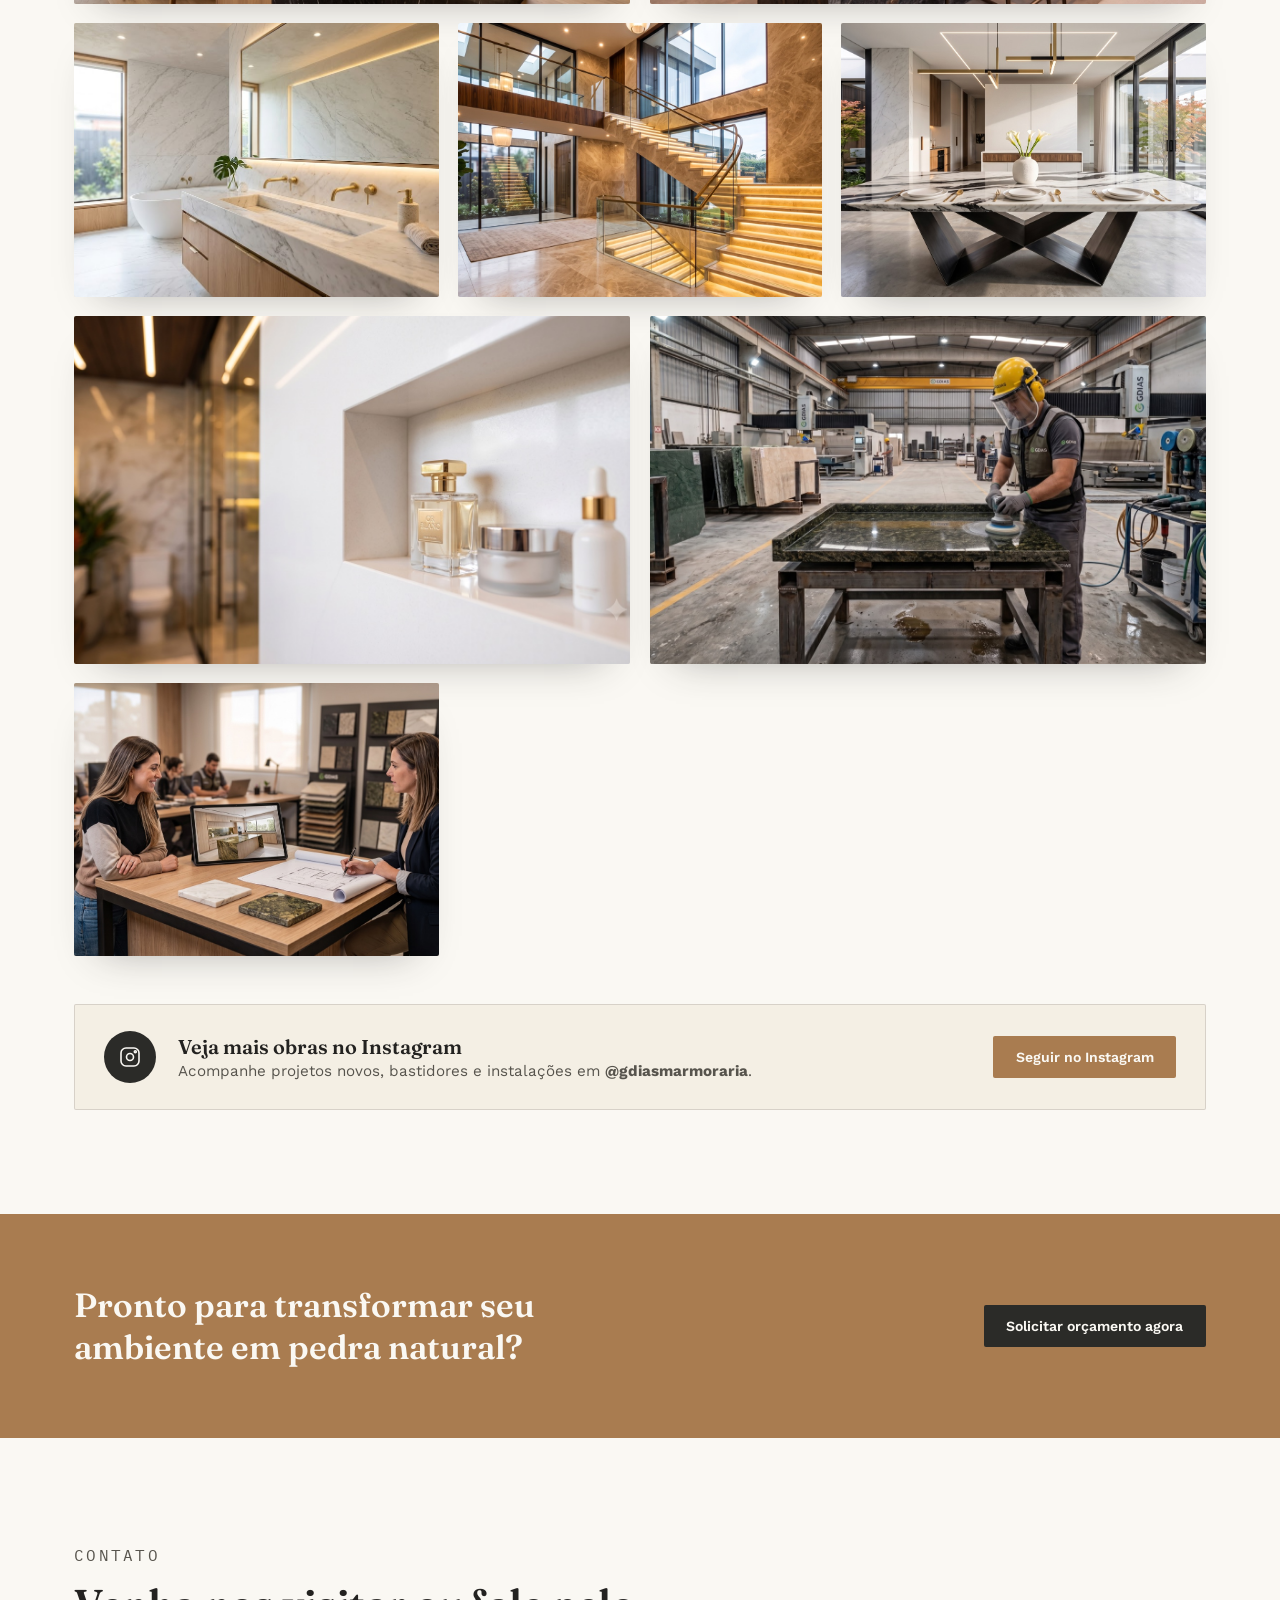
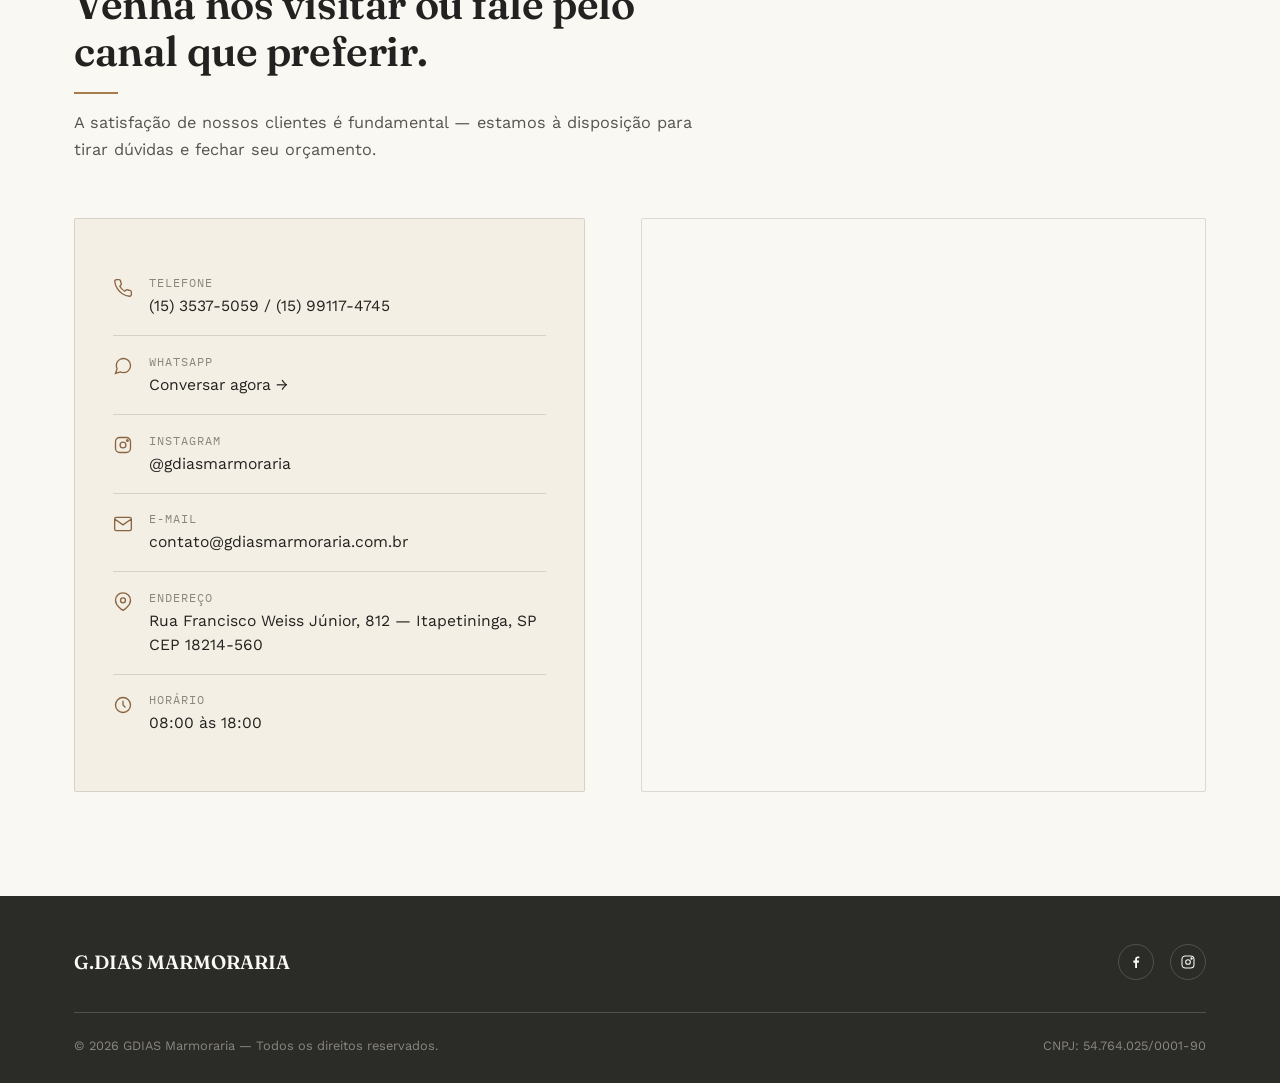
==== commit bacae029: "Restyle site: gallery with filters and lightbox, Instagram links, working mobile menu Co-Authored-By" ====
--- a/public/index.html
+++ b/public/index.html
@@ -5,24 +5,36 @@
 <meta name="viewport" content="width=device-width, initial-scale=1.0">
 <title>G.Dias Marmoraria — Mármores e Granitos em Itapetininga</title>
 <meta name="description" content="G.Dias Marmoraria: mármores e granitos nacionais e importados, cortados e instalados por profissionais com mais de 10 anos de experiência em Itapetininga - SP.">
+<link rel="canonical" href="https://www.gdiasmarmoraria.com.br/">
+<meta property="og:type" content="website">
+<meta property="og:locale" content="pt_BR">
+<meta property="og:site_name" content="G.Dias Marmoraria">
+<meta property="og:title" content="G.Dias Marmoraria — Mármores e Granitos em Itapetininga">
+<meta property="og:description" content="Mármores e granitos nacionais e importados, cortados e instalados por profissionais com mais de 10 anos de experiência em Itapetininga - SP.">
+<meta property="og:url" content="https://www.gdiasmarmoraria.com.br/">
 <link rel="preconnect" href="https://fonts.googleapis.com">
 <link rel="preconnect" href="https://fonts.gstatic.com" crossorigin>
 <link href="https://fonts.googleapis.com/css2?family=Fraunces:opsz,wght@9..144,400;9..144,500;9..144,600;9..144,700&family=Work+Sans:wght@400;500;600&family=IBM+Plex+Mono:wght@400;500&display=swap" rel="stylesheet">
+<script type="application/ld+json">{"@context":"https://schema.org","@type":"LocalBusiness","name":"G.Dias Marmoraria","url":"https://www.gdiasmarmoraria.com.br/","telephone":"+55-15-3537-5059","email":"contato@gdiasmarmoraria.com.br","address":{"@type":"PostalAddress","streetAddress":"Rua Francisco Weiss Júnior, 812","addressLocality":"Itapetininga","addressRegion":"SP","postalCode":"18214-560","addressCountry":"BR"},"sameAs":["https://www.instagram.com/gdiasmarmoraria/","https://www.facebook.com/gdias.marmoraria/"]}</script>
 <link rel="stylesheet" href="css/styles.css">
+<script src="js/site.js" defer></script>
 </head>
 <body>
 
+<a class="skip" href="#sobre">Pular para o conteúdo</a>
 <header>
   <div class="wrap nav">
     <a class="logo" href="#topo">G.DIAS <span class="dot">·</span> MARMORARIA</a>
-    <nav class="links">
+    <button class="menu-toggle" type="button" aria-expanded="false" aria-controls="menu" aria-label="Abrir menu"><span></span><span></span><span></span></button>
+    <nav class="links" id="menu" aria-label="Principal">
       <a href="#sobre">Sobre</a>
       <a href="#servicos">Serviços</a>
-      <a href="#inspiracoes">Inspirações</a>
+      <a href="#galeria">Galeria</a>
       <a href="#diferenciais">Diferenciais</a>
       <a href="#contato">Contato</a>
+      <a class="nav-ig" href="https://www.instagram.com/gdiasmarmoraria/" target="_blank" rel="noopener" aria-label="Instagram @gdiasmarmoraria"><svg viewBox="0 0 24 24" fill="none" stroke="currentColor" stroke-width="1.6" aria-hidden="true"><rect x="3" y="3" width="18" height="18" rx="5"/><circle cx="12" cy="12" r="3.5"/><circle cx="17.3" cy="6.7" r="1"/></svg><span>@gdiasmarmoraria</span></a>
+      <a class="btn btn-primary nav-cta" href="https://wa.me/5515991174745" target="_blank" rel="noopener">Falar no WhatsApp</a>
     </nav>
-    <a class="btn btn-primary" href="https://wa.me/5515991174745" target="_blank" rel="noopener">Falar no WhatsApp</a>
   </div>
 </header>
 
@@ -32,19 +44,25 @@
     <path d="M 100 60 C 260 120, 340 40, 500 100 S 700 180, 900 120 S 1050 40, 1220 90"/>
     <path d="M -40 520 C 140 500, 220 540, 380 505 S 560 470, 700 500"/>
   </svg>
-  <div class="wrap">
+  <div class="wrap hero-grid">
+   <div class="hero-copy">
     <p class="eyebrow">Itapetininga · SP — desde a bancada ao acabamento</p>
     <h1>Mármore e granito, cortados <em>sob medida</em> para o seu projeto.</h1>
     <p class="lead">Selecionamos as chapas, cuidamos do corte e entregamos a instalação com o acabamento que sua obra merece. Nacionais e importados, com mais de 10 anos de experiência no ofício.</p>
     <div class="hero-actions">
       <a class="btn btn-primary" href="https://wa.me/5515991174745" target="_blank" rel="noopener">Solicitar orçamento</a>
-      <a class="btn btn-ghost" href="#servicos">Ver serviços</a>
+      <a class="btn btn-ghost" href="#galeria">Ver nossos trabalhos</a>
     </div>
     <div class="hero-stats">
       <div class="stat"><b>10+</b><span>anos de experiência</span></div>
       <div class="stat"><b>2</b><span>linhas: nacionais e importados</span></div>
       <div class="stat"><b>1</b><span>atendimento do orçamento à instalação</span></div>
     </div>
+   </div>
+   <figure class="hero-photo">
+     <img src="imgs/area_gourmet.jpg" width="1400" height="763" alt="Área gourmet com bancada em pedra natural escura" fetchpriority="high">
+     <figcaption>Imagem ilustrativa</figcaption>
+   </figure>
   </div>
 </section>
 
@@ -68,7 +86,7 @@
 <section class="about" id="sobre">
   <div class="wrap about-grid">
     <div class="about-copy">
-      <p class="eyebrow" style="color:var(--bronze-dark)">Bem-vindo(a)</p>
+      <p class="eyebrow">Bem-vindo(a)</p>
       <p>Na G.Dias Marmoraria, acreditamos que o melhor atendimento nasce do equilíbrio entre qualidade, prazo e preço justo. É assim que conduzimos cada projeto: com material de procedência, corte preciso e instalação cuidadosa.</p>
       <p>Nosso trabalho começa muito antes da instalação — na escolha da chapa certa, na medição correta e na conversa franca sobre prazos e valores. O resultado é uma peça que se encaixa exatamente onde deveria.</p>
       <p class="signature-line">"O melhor em mármores e granitos, com atendimento que respeita o seu tempo."</p>
@@ -115,7 +133,7 @@
 <section class="services" id="servicos">
   <div class="wrap">
     <div class="section-head">
-      <p class="eyebrow" style="color:var(--bronze-dark)">Nossos serviços</p>
+      <p class="eyebrow">Nossos serviços</p>
       <h2>Do projeto residencial ao comercial, cortamos e instalamos com precisão.</h2>
       <p>Trabalhamos com mármore, granito e outras pedras naturais em qualquer ambiente da sua casa ou empreendimento.</p>
     </div>
@@ -156,49 +174,75 @@
   </div>
 </section>
 
-<section class="portfolio" id="inspiracoes">
+<section class="gallery" id="galeria">
   <div class="wrap">
     <div class="section-head">
-      <p class="eyebrow" style="color:var(--bronze-dark)">Inspirações</p>
-      <h2>Ideias em pedra natural para o seu próximo projeto.</h2>
-      <p>Uma seleção de ambientes para inspirar você: veja o que o mármore e o granito podem fazer pela sua casa e traga sua ideia para conversarmos. Imagens ilustrativas.</p>
-    </div>
-    <div class="portfolio-grid">
-      <figure class="portfolio-item">
-        <div class="frame"><img src="imgs/bancada_de_cozinha.jpg" alt="Bancada de cozinha em granito com cuba esculpida e acabamento sob medida" loading="lazy"></div>
-        <figcaption>Bancada de cozinha</figcaption>
-      </figure>
-      <figure class="portfolio-item">
-        <div class="frame"><img src="imgs/banheiro_lavabo.jpeg" alt="Bancada de banheiro e lavabo em mármore com cuba e espelho" loading="lazy"></div>
-        <figcaption>Banheiro e lavabo</figcaption>
-      </figure>
-      <figure class="portfolio-item">
-        <div class="frame"><img src="imgs/area_gourmet.jpg" alt="Área gourmet com bancada e revestimento em pedra natural" loading="lazy"></div>
-        <figcaption>Área gourmet</figcaption>
-      </figure>
-      <figure class="portfolio-item">
-        <div class="frame"><img src="imgs/escadas.jpg" alt="Escada revestida em granito com degraus e espelhos em pedra" loading="lazy"></div>
-        <figcaption>Escadas</figcaption>
-      </figure>
-      <figure class="portfolio-item">
-        <div class="frame"><img src="imgs/Mesa.jpg" alt="Mesa com tampo em pedra natural cortado sob medida" loading="lazy"></div>
-        <figcaption>Mesas em pedra</figcaption>
-      </figure>
-      <figure class="portfolio-item">
-        <div class="frame"><img src="imgs/nicho.jpg" alt="Nicho em mármore embutido com acabamento polido" loading="lazy"></div>
-        <figcaption>Nichos</figcaption>
-      </figure>
-      <figure class="portfolio-item">
-        <div class="frame"><img src="imgs/Polimento.jpg" alt="Serviço de polimento devolvendo o brilho à pedra instalada" loading="lazy"></div>
-        <figcaption>Polimento</figcaption>
-      </figure>
-      <figure class="portfolio-item">
-        <div class="frame"><img src="imgs/projeto_personalizado.jpg" alt="Ambiente com peças personalizadas em mármore e granito sob medida" loading="lazy"></div>
-        <figcaption>Projetos personalizados</figcaption>
-      </figure>
-    </div>
-  </div>
-</section>
+      <p class="eyebrow">Galeria</p>
+      <h2>Nossos trabalhos, do corte à instalação.</h2>
+      <p>Uma seleção de ambientes em mármore e granito. Imagens ilustrativas; os projetos reais entregues estão no nosso Instagram.</p>
+    </div>
+    <div class="chips" role="group" aria-label="Filtrar galeria">
+      <button class="chip" type="button" data-filter="todos" aria-pressed="true">Todos</button>
+      <button class="chip" type="button" data-filter="cozinhas" aria-pressed="false">Cozinhas e gourmet</button>
+      <button class="chip" type="button" data-filter="banheiros" aria-pressed="false">Banheiros</button>
+      <button class="chip" type="button" data-filter="escadas" aria-pressed="false">Escadas</button>
+      <button class="chip" type="button" data-filter="mesas" aria-pressed="false">Mesas e nichos</button>
+      <button class="chip" type="button" data-filter="bastidores" aria-pressed="false">Bastidores</button>
+    </div>
+    <div class="g-grid">
+      <button class="g-item" type="button" data-cat="cozinhas" data-title="Bancada de cozinha">
+        <img src="imgs/bancada_de_cozinha.jpg" width="1400" height="763" alt="Bancada de cozinha em granito escuro com cuba e acabamento sob medida" loading="lazy">
+        <span class="g-cap">Bancada de cozinha</span>
+      </button>
+      <button class="g-item" type="button" data-cat="cozinhas" data-title="Área gourmet">
+        <img src="imgs/area_gourmet.jpg" width="1400" height="763" alt="Área gourmet com bancada e revestimento em pedra natural" loading="lazy">
+        <span class="g-cap">Área gourmet</span>
+      </button>
+      <button class="g-item" type="button" data-cat="banheiros" data-title="Banheiro e lavabo">
+        <img src="imgs/banheiro_lavabo.jpeg" width="1024" height="559" alt="Bancada de banheiro em mármore com cuba, espelho e iluminação" loading="lazy">
+        <span class="g-cap">Banheiro e lavabo</span>
+      </button>
+      <button class="g-item" type="button" data-cat="escadas" data-title="Escadas">
+        <img src="imgs/escadas.jpg" width="1400" height="763" alt="Escada revestida em pedra com degraus iluminados" loading="lazy">
+        <span class="g-cap">Escadas</span>
+      </button>
+      <button class="g-item" type="button" data-cat="mesas" data-title="Mesas em pedra">
+        <img src="imgs/Mesa.jpg" width="1400" height="763" alt="Mesa com tampo em pedra natural cortado sob medida" loading="lazy">
+        <span class="g-cap">Mesas em pedra</span>
+      </button>
+      <button class="g-item" type="button" data-cat="mesas" data-title="Nichos">
+        <img src="imgs/nicho.jpg" width="1400" height="763" alt="Nicho em mármore embutido com acabamento polido" loading="lazy">
+        <span class="g-cap">Nichos</span>
+      </button>
+      <button class="g-item" type="button" data-cat="bastidores" data-title="Polimento">
+        <img src="imgs/Polimento.jpg" width="1400" height="763" alt="Polimento devolvendo o brilho à pedra" loading="lazy">
+        <span class="g-cap">Polimento</span>
+      </button>
+      <button class="g-item" type="button" data-cat="bastidores" data-title="Projetos personalizados">
+        <img src="imgs/projeto_personalizado.jpg" width="1400" height="763" alt="Atendimento e projeto personalizado em pedra natural" loading="lazy">
+        <span class="g-cap">Projetos personalizados</span>
+      </button>
+    </div>
+    <div class="ig-card">
+      <div class="ig-card__icon"><svg viewBox="0 0 24 24" fill="none" stroke="currentColor" stroke-width="1.6" aria-hidden="true"><rect x="3" y="3" width="18" height="18" rx="5"/><circle cx="12" cy="12" r="3.5"/><circle cx="17.3" cy="6.7" r="1"/></svg></div>
+      <div class="ig-card__text">
+        <b>Veja mais obras no Instagram</b>
+        <span>Acompanhe projetos novos, bastidores e instalações em <strong>@gdiasmarmoraria</strong>.</span>
+      </div>
+      <a class="btn btn-bronze" href="https://www.instagram.com/gdiasmarmoraria/" target="_blank" rel="noopener">Seguir no Instagram</a>
+    </div>
+  </div>
+</section>
+
+<dialog id="lightbox" aria-label="Imagem ampliada">
+  <figure>
+    <img alt="">
+    <figcaption></figcaption>
+  </figure>
+  <button class="lb-close" type="button" aria-label="Fechar">×</button>
+  <button class="lb-prev" type="button" aria-label="Anterior">‹</button>
+  <button class="lb-next" type="button" aria-label="Próxima">›</button>
+</dialog>
 
 <section class="cta-band">
   <div class="wrap cta-inner">
@@ -210,7 +254,7 @@
 <section class="contact" id="contato">
   <div class="wrap">
     <div class="section-head">
-      <p class="eyebrow" style="color:var(--bronze-dark)">Contato</p>
+      <p class="eyebrow">Contato</p>
       <h2>Venha nos visitar ou fale pelo canal que preferir.</h2>
       <p>A satisfação de nossos clientes é fundamental — estamos à disposição para tirar dúvidas e fechar seu orçamento.</p>
     </div>
@@ -225,6 +269,10 @@
           <div><span class="label">WhatsApp</span><a class="value" href="https://wa.me/5515991174745" target="_blank" rel="noopener">Conversar agora →</a></div>
         </div>
         <div class="contact-row">
+          <svg viewBox="0 0 24 24" fill="none" stroke="currentColor" stroke-width="1.6" aria-hidden="true"><rect x="3" y="3" width="18" height="18" rx="5"/><circle cx="12" cy="12" r="3.5"/><circle cx="17.3" cy="6.7" r="1"/></svg>
+          <div><span class="label">Instagram</span><a class="value" href="https://www.instagram.com/gdiasmarmoraria/" target="_blank" rel="noopener">@gdiasmarmoraria</a></div>
+        </div>
+        <div class="contact-row">
           <svg viewBox="0 0 24 24" fill="none" stroke="currentColor" stroke-width="1.6"><path d="M4 4h16v16H4z" opacity="0"/><path d="M22 6l-10 7L2 6M4 4h16a2 2 0 012 2v12a2 2 0 01-2 2H4a2 2 0 01-2-2V6a2 2 0 012-2z"/></svg>
           <div><span class="label">E-mail</span><a class="value" href="mailto:contato@gdiasmarmoraria.com.br">contato@gdiasmarmoraria.com.br</a></div>
         </div>
@@ -234,7 +282,7 @@
         </div>
         <div class="contact-row">
           <svg viewBox="0 0 24 24" fill="none" stroke="currentColor" stroke-width="1.6"><circle cx="12" cy="12" r="9"/><path d="M12 7v5l3 3"/></svg>
-          <div><span class="label">Horário</span><span class="value">Aberto hoje — 08:00 às 18:00</span></div>
+          <div><span class="label">Horário</span><span class="value">08:00 às 18:00</span></div>
         </div>
       </div>
       <div class="map-frame">
--- a/public/css/styles.css
+++ b/public/css/styles.css
@@ -178,28 +178,62 @@
 .service-item h4{font-family:var(--sans);font-weight:600;font-size:1.02rem;margin:0 0 .35rem;}
 .service-item p{font-size:.9rem;color:#5c5950;line-height:1.55;margin:0;}
 
-/* ---------- Portfolio ---------- */
-.portfolio{background:var(--carrara);}
-.portfolio-grid{display:grid;grid-template-columns:repeat(4,1fr);gap:1.6rem;}
-.portfolio-item{margin:0;}
-.portfolio-item .frame{
-  aspect-ratio:4/5;overflow:hidden;border-radius:2px;
-  box-shadow:0 20px 40px -24px rgba(43,43,40,.35);
-  background:var(--travertine);
-}
-.portfolio-item img{
-  width:100%;height:100%;object-fit:cover;
-  transition:transform .45s ease;
-}
-.portfolio-item:hover img{transform:scale(1.045);}
-.portfolio-item figcaption{
-  font-family:var(--mono);font-size:.74rem;letter-spacing:.1em;text-transform:uppercase;
-  color:#6b6862;margin-top:.85rem;
-  display:flex;align-items:baseline;gap:.6rem;
-}
-.portfolio-item figcaption::before{
-  content:"";width:16px;height:1px;background:var(--bronze);flex-shrink:0;align-self:center;
-}
+/* ---------- Galeria ---------- */
+.gallery{background:var(--carrara);}
+.chips{display:flex;flex-wrap:wrap;gap:.6rem;margin:-1rem 0 2rem;}
+.chip{
+  font-family:var(--mono);font-size:.74rem;letter-spacing:.08em;text-transform:uppercase;
+  padding:.6rem 1rem;border:1px solid var(--line);border-radius:999px;background:transparent;color:var(--ink);cursor:pointer;
+  transition:background .2s,color .2s,border-color .2s;
+}
+.chip:hover{border-color:var(--bronze);}
+.chip[aria-pressed="true"]{background:var(--graphite);border-color:var(--graphite);color:var(--carrara);}
+.g-grid{display:grid;grid-template-columns:repeat(12,1fr);gap:1.2rem;}
+.g-item{
+  grid-column:span 4;position:relative;display:block;padding:0;border:0;cursor:zoom-in;overflow:hidden;
+  border-radius:2px;background:var(--travertine);aspect-ratio:4/3;
+  box-shadow:0 20px 40px -26px rgba(43,43,40,.4);
+}
+.g-item:nth-child(5n+1){grid-column:span 6;aspect-ratio:16/10;}
+.g-item:nth-child(5n+2){grid-column:span 6;aspect-ratio:16/10;}
+.g-item[hidden]{display:none;}
+.g-item img{width:100%;height:100%;object-fit:cover;transition:transform .5s ease;}
+.g-item:hover img,.g-item:focus-visible img{transform:scale(1.05);}
+.g-cap{
+  position:absolute;left:0;right:0;bottom:0;padding:2.4rem 1.1rem .95rem;text-align:left;
+  font-family:var(--mono);font-size:.74rem;letter-spacing:.1em;text-transform:uppercase;color:var(--carrara);
+  background:linear-gradient(180deg,transparent,rgba(20,20,18,.78));
+  transform:translateY(8px);opacity:0;transition:opacity .3s,transform .3s;
+}
+.g-item:hover .g-cap,.g-item:focus-visible .g-cap{opacity:1;transform:none;}
+@media (hover:none){.g-cap{opacity:1;transform:none;}}
+
+.ig-card{
+  margin-top:3rem;display:flex;align-items:center;gap:1.4rem;flex-wrap:wrap;
+  padding:1.6rem 1.8rem;border:1px solid var(--line);border-radius:2px;background:var(--travertine-light);
+}
+.ig-card__icon{width:52px;height:52px;border-radius:50%;background:var(--graphite);color:var(--carrara);display:flex;align-items:center;justify-content:center;flex-shrink:0;}
+.ig-card__icon svg{width:24px;height:24px;}
+.ig-card__text{flex:1 1 260px;display:flex;flex-direction:column;gap:.2rem;}
+.ig-card__text b{font-family:var(--serif);font-size:1.25rem;font-weight:600;}
+.ig-card__text span{font-size:.95rem;color:#57544d;}
+
+/* ---------- Lightbox ---------- */
+#lightbox{
+  border:0;padding:0;background:transparent;max-width:min(1100px,94vw);max-height:92vh;overflow:visible;color:var(--carrara);
+}
+#lightbox::backdrop{background:rgba(20,20,18,.92);}
+#lightbox figure{margin:0;}
+#lightbox img{max-width:100%;max-height:80vh;margin:0 auto;border-radius:2px;}
+#lightbox figcaption{text-align:center;font-family:var(--mono);font-size:.78rem;letter-spacing:.1em;text-transform:uppercase;margin-top:.9rem;}
+#lightbox button{
+  position:fixed;background:rgba(250,248,243,.12);color:var(--carrara);border:1px solid var(--line-light);
+  width:46px;height:46px;border-radius:50%;font-size:1.7rem;line-height:1;cursor:pointer;
+}
+#lightbox button:hover{background:var(--bronze);border-color:var(--bronze);}
+.lb-close{top:18px;right:18px;}
+.lb-prev{left:18px;top:50%;transform:translateY(-50%);}
+.lb-next{right:18px;top:50%;transform:translateY(-50%);}
 
 /* ---------- CTA band ---------- */
 .cta-band{
@@ -245,10 +279,60 @@
   .service-list{grid-template-columns:1fr;}
   .service-item:nth-child(odd){border-right:none;padding-right:0;border-bottom:1px solid var(--line);}
   .service-item:nth-child(even){padding-left:0;}
-  .portfolio-grid{grid-template-columns:repeat(2,1fr);gap:1.2rem;}
   .contact-grid{grid-template-columns:1fr;}
   .hero-stats{flex-wrap:wrap;}
   .stat{flex:1 1 45%;margin-bottom:1rem;}
   .results-grid{grid-template-columns:repeat(2,1fr);}
   section{padding:70px 0;}
 }
+
+/* ---------- Refinamentos ---------- */
+.skip{position:absolute;left:-999px;top:0;background:var(--graphite);color:var(--carrara);padding:.7rem 1rem;z-index:100;}
+.skip:focus{left:8px;top:8px;}
+:focus-visible{outline:2px solid var(--bronze);outline-offset:3px;}
+nav.links{gap:1.7rem;}
+.nav-ig{display:inline-flex;align-items:center;gap:.45rem;}
+.nav-ig svg{width:18px;height:18px;}
+nav.links a.nav-cta{opacity:1;color:var(--carrara);}
+.hero-grid{display:grid;grid-template-columns:1.05fr .95fr;gap:3.5rem;align-items:center;}
+.hero-photo{margin:0;position:relative;}
+.hero-photo img{
+  width:100%;height:auto;aspect-ratio:4/5;object-fit:cover;border-radius:2px;
+  box-shadow:0 40px 70px -35px rgba(43,43,40,.55);
+}
+.hero-photo::before{
+  content:"";position:absolute;inset:18px -18px -18px 18px;border:1px solid var(--bronze);border-radius:2px;z-index:-1;
+}
+.hero-photo figcaption{
+  position:absolute;left:14px;bottom:14px;font-family:var(--mono);font-size:.68rem;letter-spacing:.1em;text-transform:uppercase;
+  background:rgba(250,248,243,.88);padding:.3rem .6rem;border-radius:2px;color:#57544d;
+}
+.hero{padding:88px 0 110px;}
+.hero h1{max-width:16ch;}
+.section-head h2::after{content:"";display:block;width:44px;height:2px;background:var(--bronze);margin-top:1.1rem;}
+.results .section-head h2::after,.features .section-head h2::after{background:var(--bronze);}
+
+@media (max-width:860px){
+  header{backdrop-filter:none;background:var(--carrara);}
+  .menu-toggle{display:block;}
+  nav.links{
+    display:none;position:absolute;top:78px;left:0;right:0;flex-direction:column;align-items:stretch;gap:0;
+    background:var(--carrara);border-bottom:1px solid var(--line);padding:.5rem 24px 1.4rem;
+    box-shadow:0 24px 40px -24px rgba(43,43,40,.3);
+  }
+  nav.links.open{display:flex;}
+  nav.links a{padding:1rem 0;border-bottom:1px solid var(--line);opacity:1;font-size:1rem;}
+  nav.links a.nav-cta{margin-top:1rem;justify-content:center;border-bottom:0;}
+  .hero-grid{grid-template-columns:1fr;gap:3rem;}
+  .hero-photo img{aspect-ratio:16/10;}
+  .hero-photo::before{inset:12px -8px -12px 8px;}
+  .g-grid{grid-template-columns:repeat(2,1fr);gap:.8rem;}
+  .g-item,.g-item:nth-child(5n+1),.g-item:nth-child(5n+2){grid-column:span 1;aspect-ratio:1;}
+  .ig-card{padding:1.3rem;}
+  .lb-prev,.lb-next{top:auto;bottom:18px;transform:none;}
+}
+@media (max-width:480px){
+  .g-grid{grid-template-columns:1fr;}
+  .g-item,.g-item:nth-child(5n+1),.g-item:nth-child(5n+2){aspect-ratio:4/3;}
+  .results-grid{grid-template-columns:1fr 1fr;}
+}
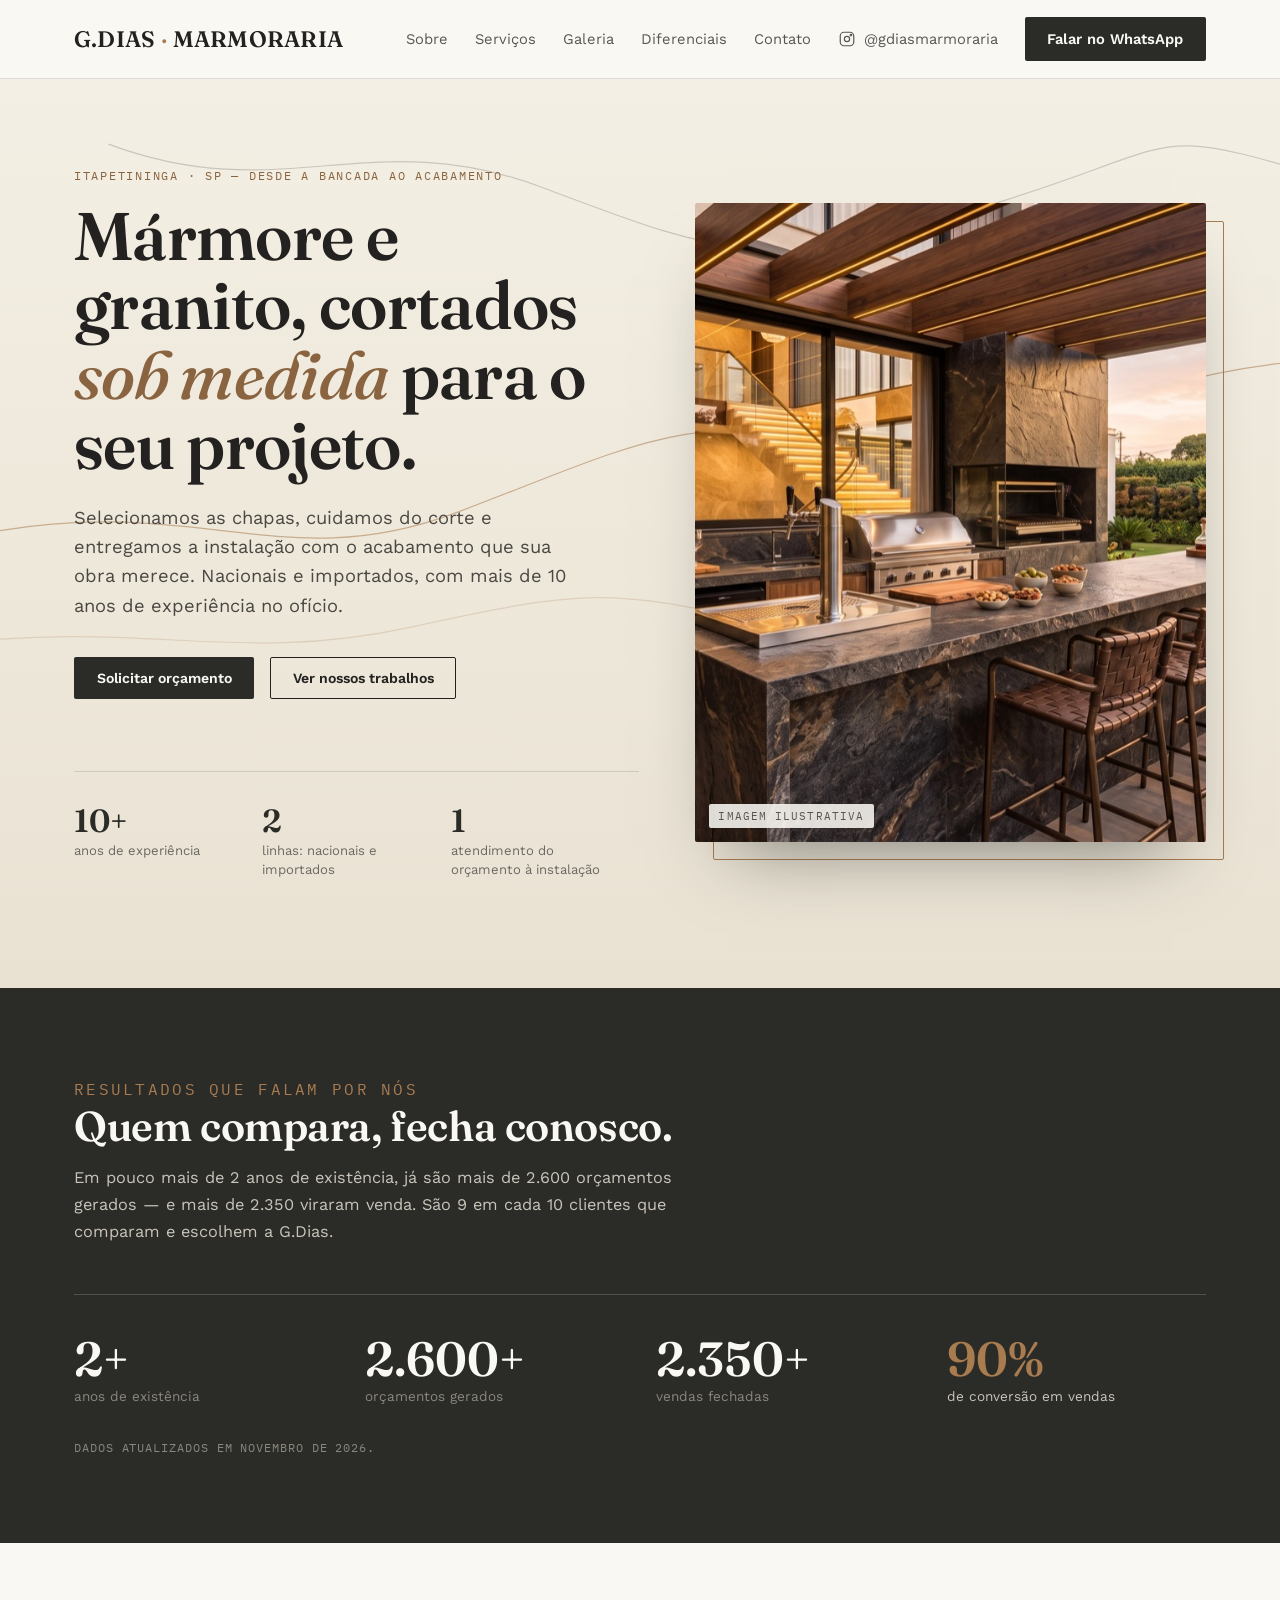
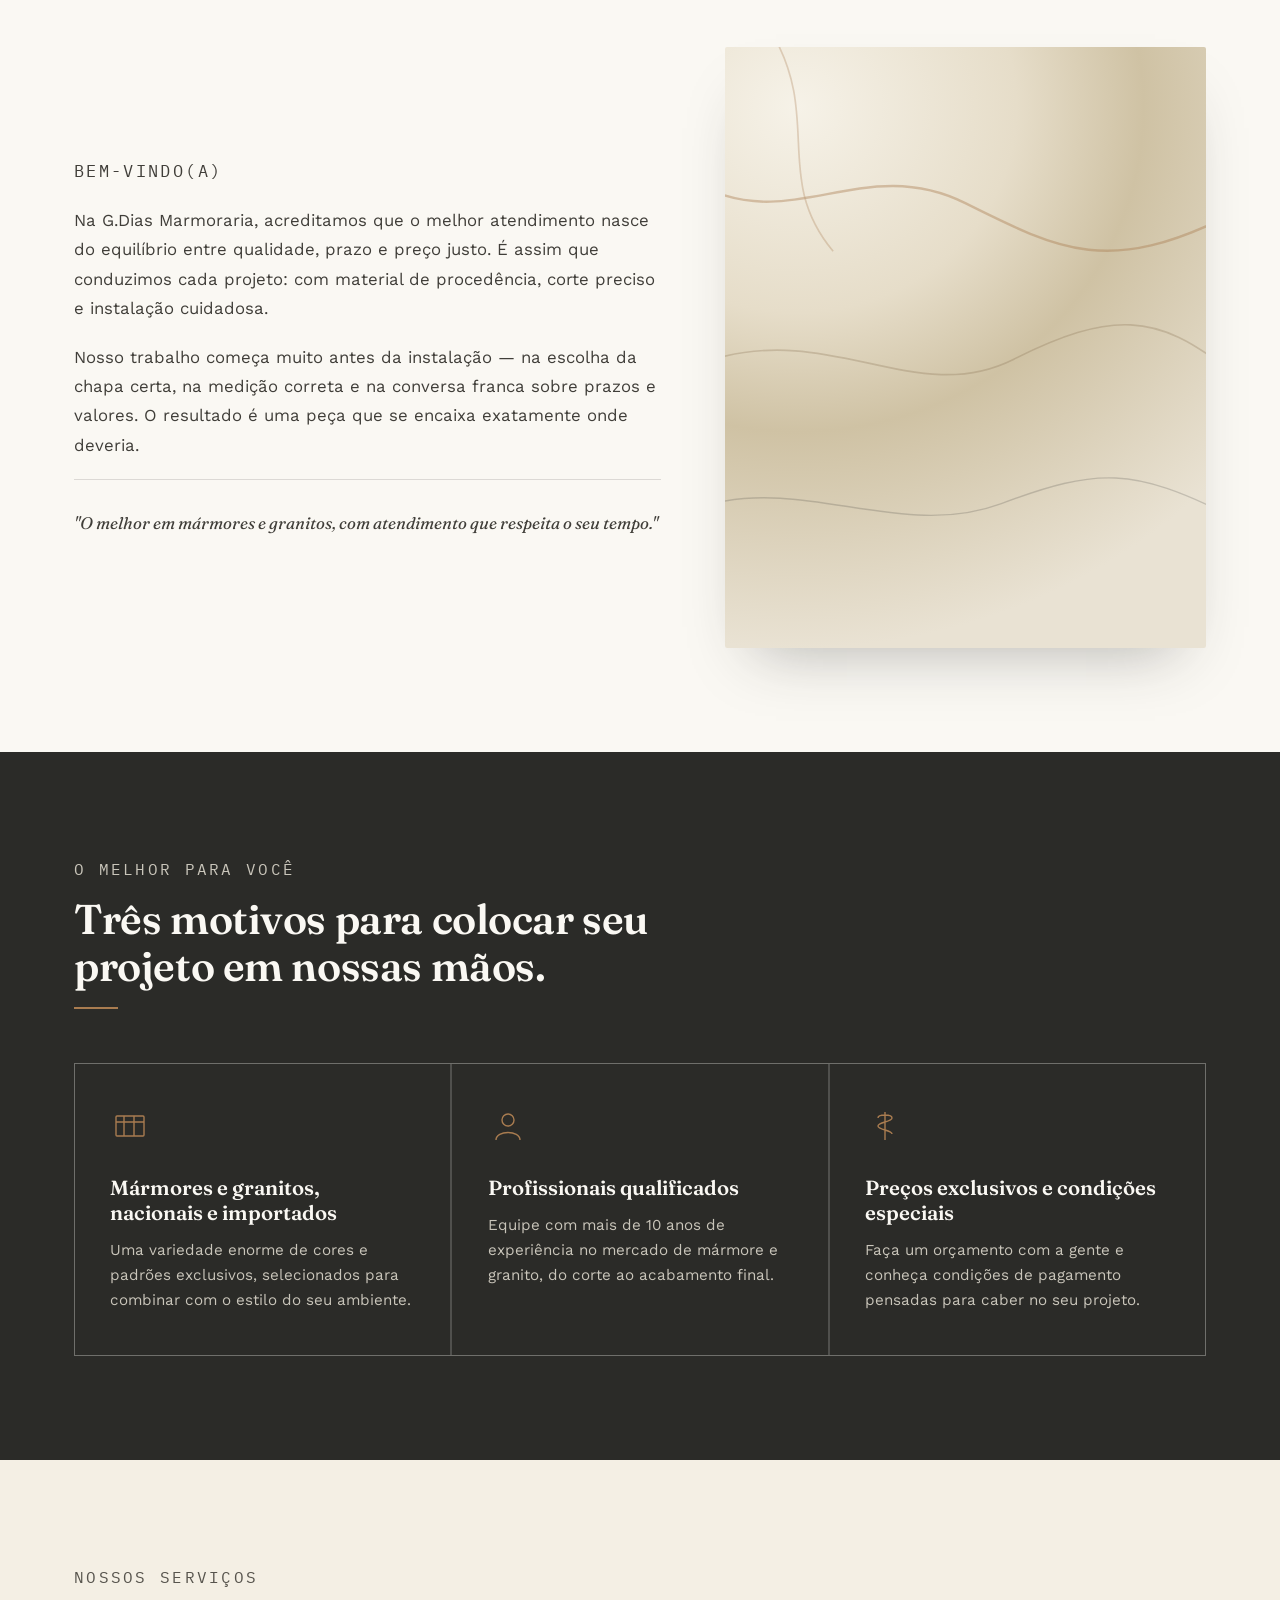
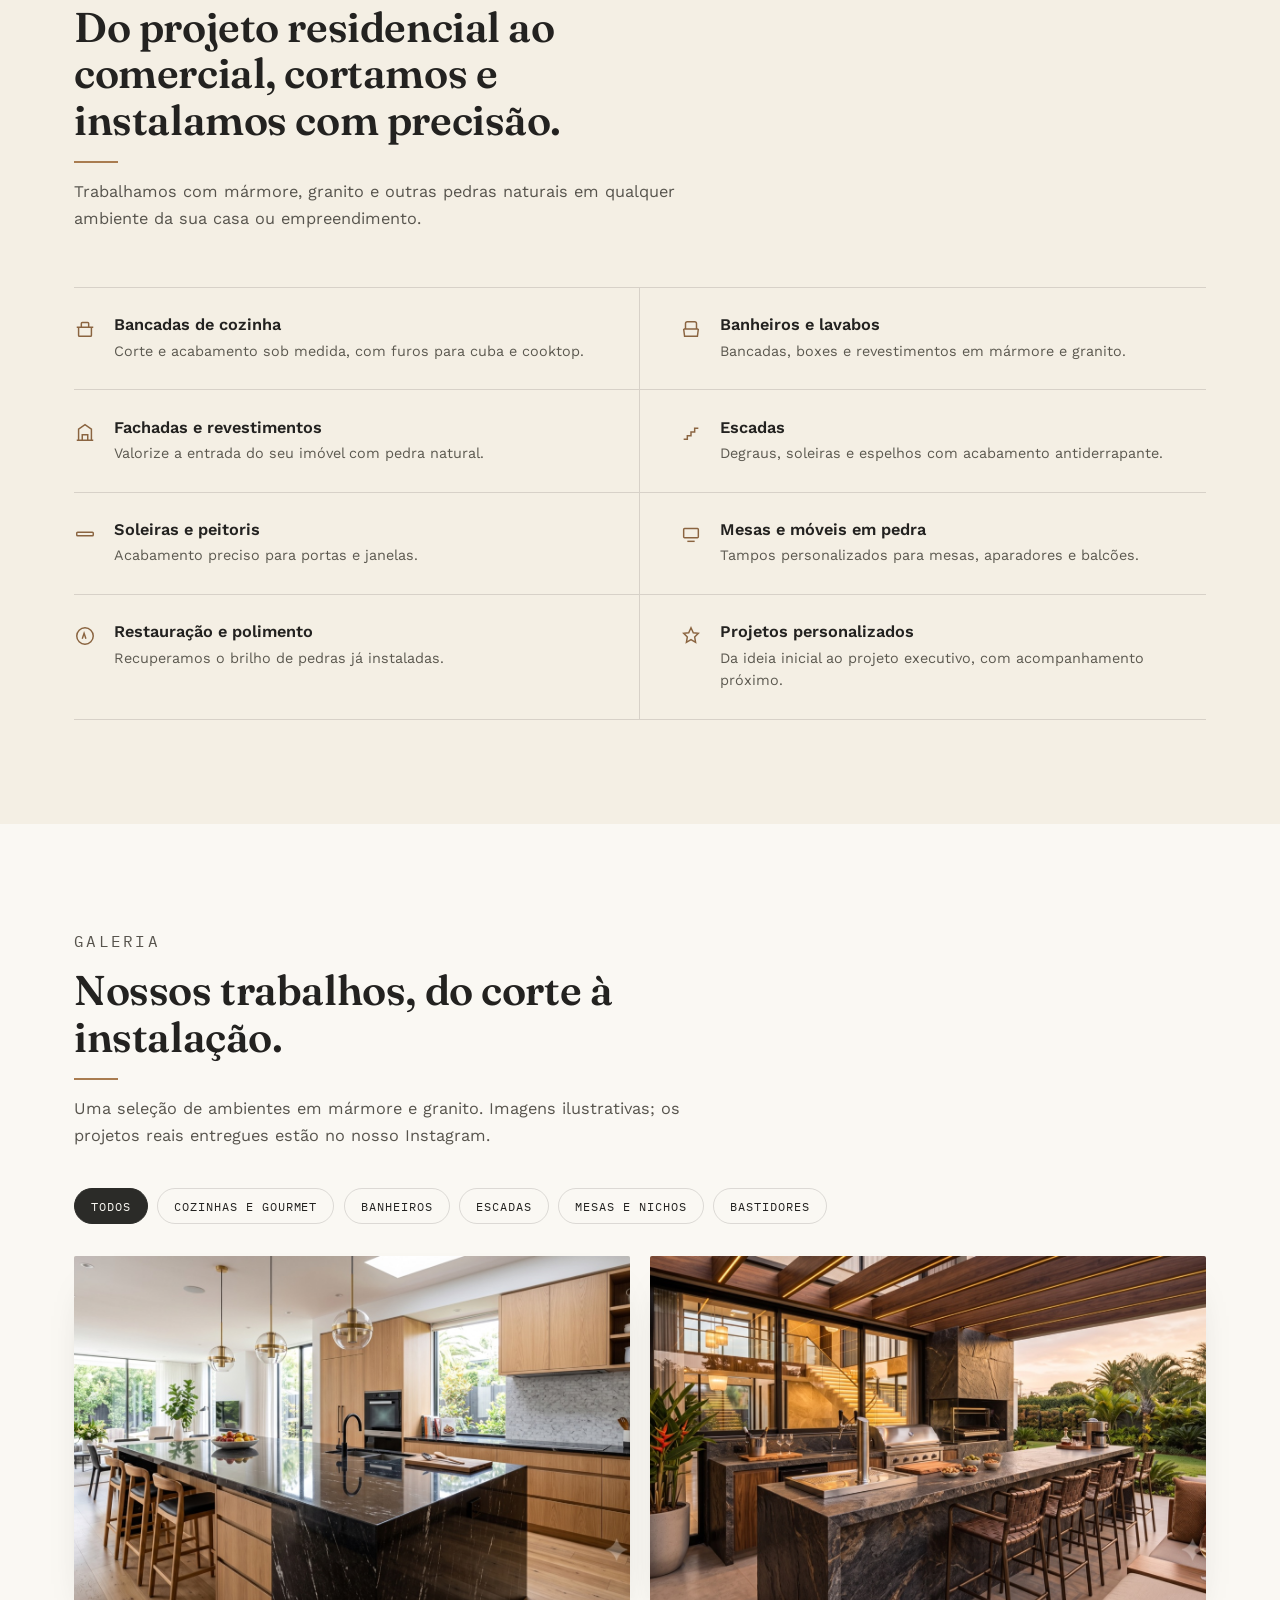
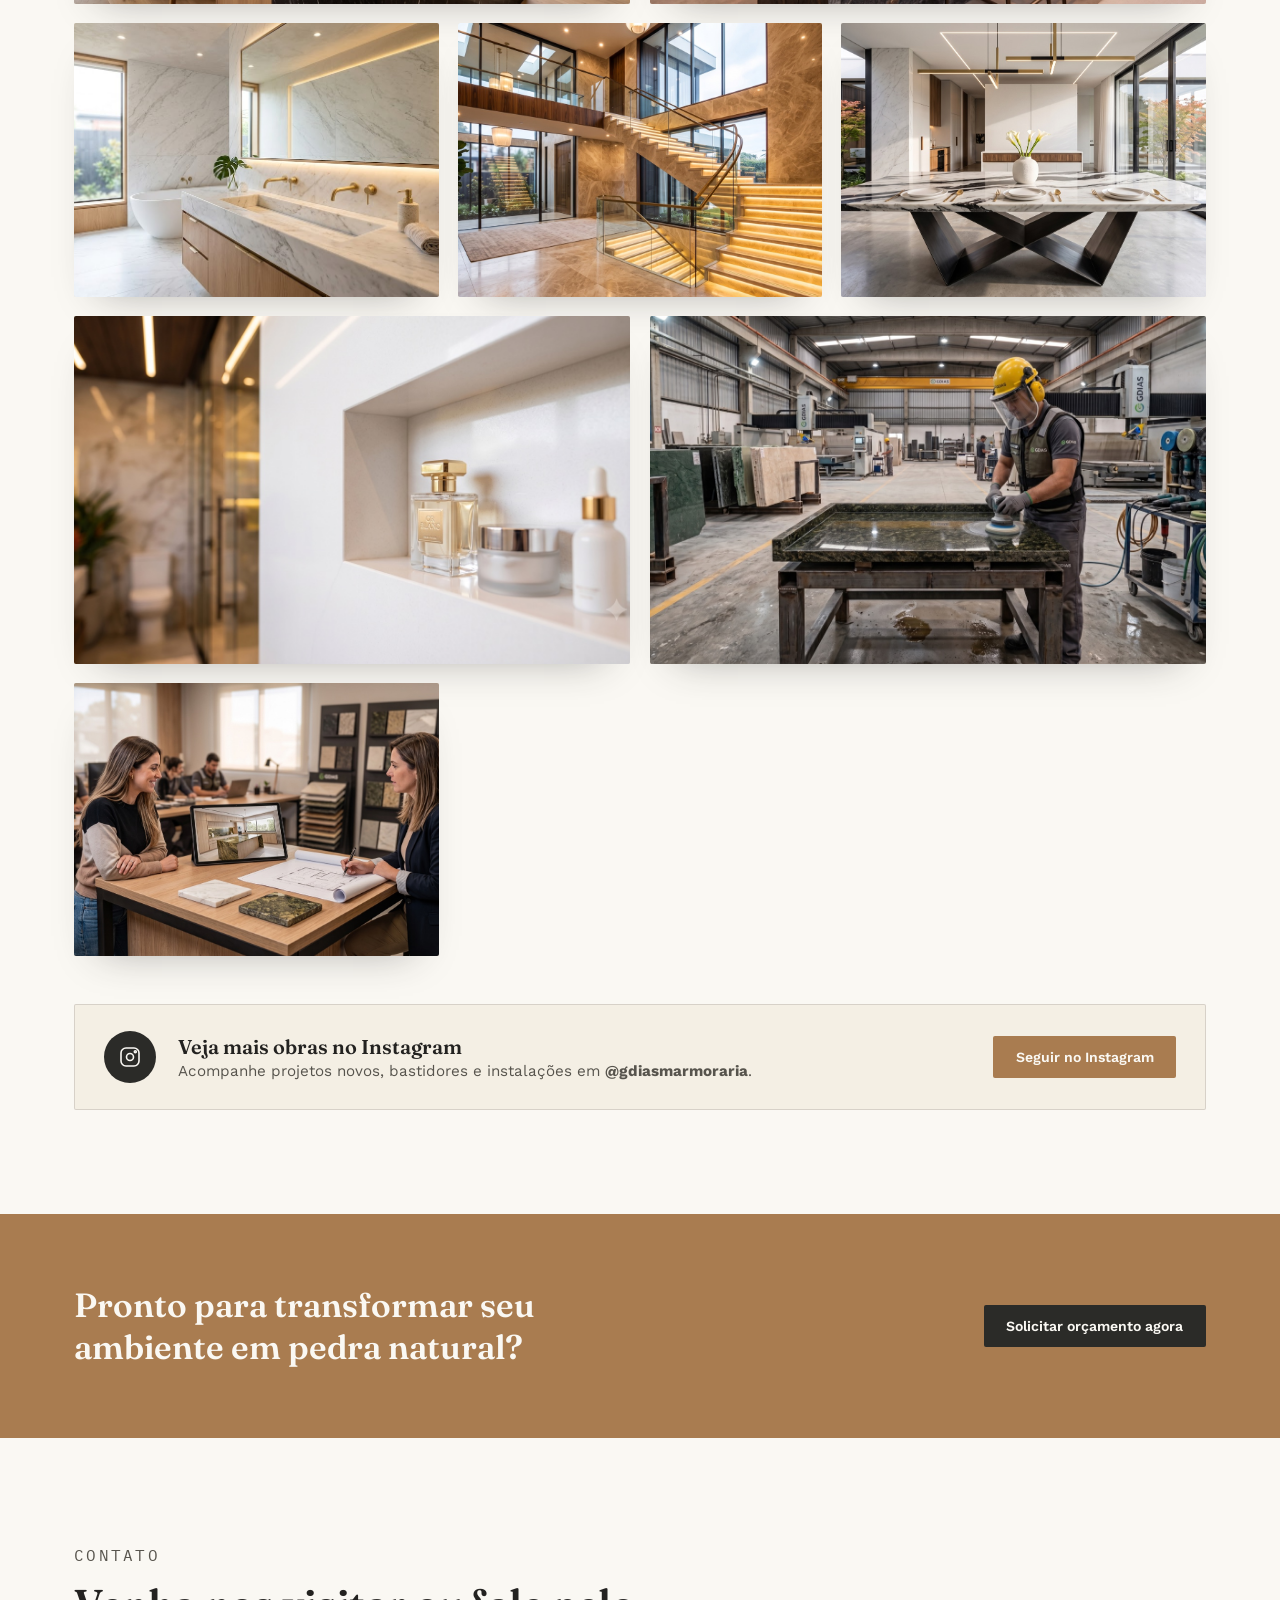
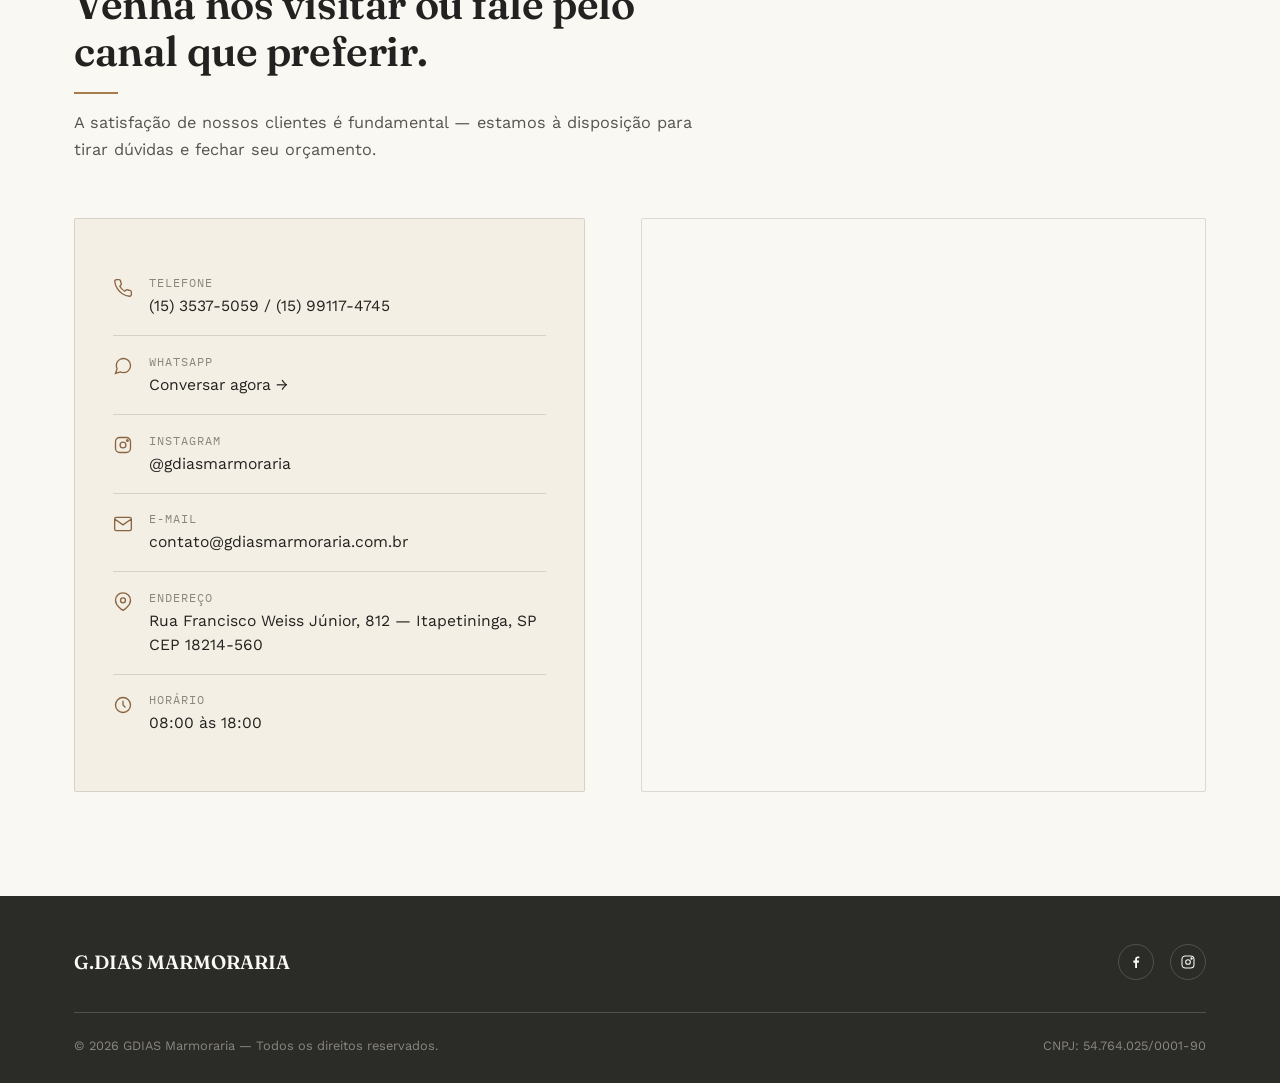
==== commit c710f2cd: "Update index.html" ====
--- a/public/index.html
+++ b/public/index.html
@@ -71,15 +71,15 @@
     <div class="results-head">
       <p class="eyebrow">Resultados que falam por nós</p>
       <h2>Quem compara, fecha conosco.</h2>
-      <p>Em pouco mais de 2 anos de existência, já são mais de 2.100 orçamentos gerados — e mais de 1.900 viraram venda. São 9 em cada 10 clientes que comparam e escolhem a G.Dias.</p>
+      <p>Em pouco mais de 2 anos de existência, já são mais de 2.600 orçamentos gerados — e mais de 2.350 viraram venda. São 9 em cada 10 clientes que comparam e escolhem a G.Dias.</p>
     </div>
     <div class="results-grid">
       <div class="result"><b>2+</b><span>anos de existência</span></div>
-      <div class="result"><b>2.100+</b><span>orçamentos gerados</span></div>
-      <div class="result"><b>1.900+</b><span>vendas fechadas</span></div>
+      <div class="result"><b>2.600+</b><span>orçamentos gerados</span></div>
+      <div class="result"><b>2.350+</b><span>vendas fechadas</span></div>
       <div class="result highlight"><b>90%</b><span>de conversão em vendas</span></div>
     </div>
-    <p class="results-note">Dados atualizados em julho de 2026.</p>
+    <p class="results-note">Dados atualizados em novembro de 2026.</p>
   </div>
 </section>
 
